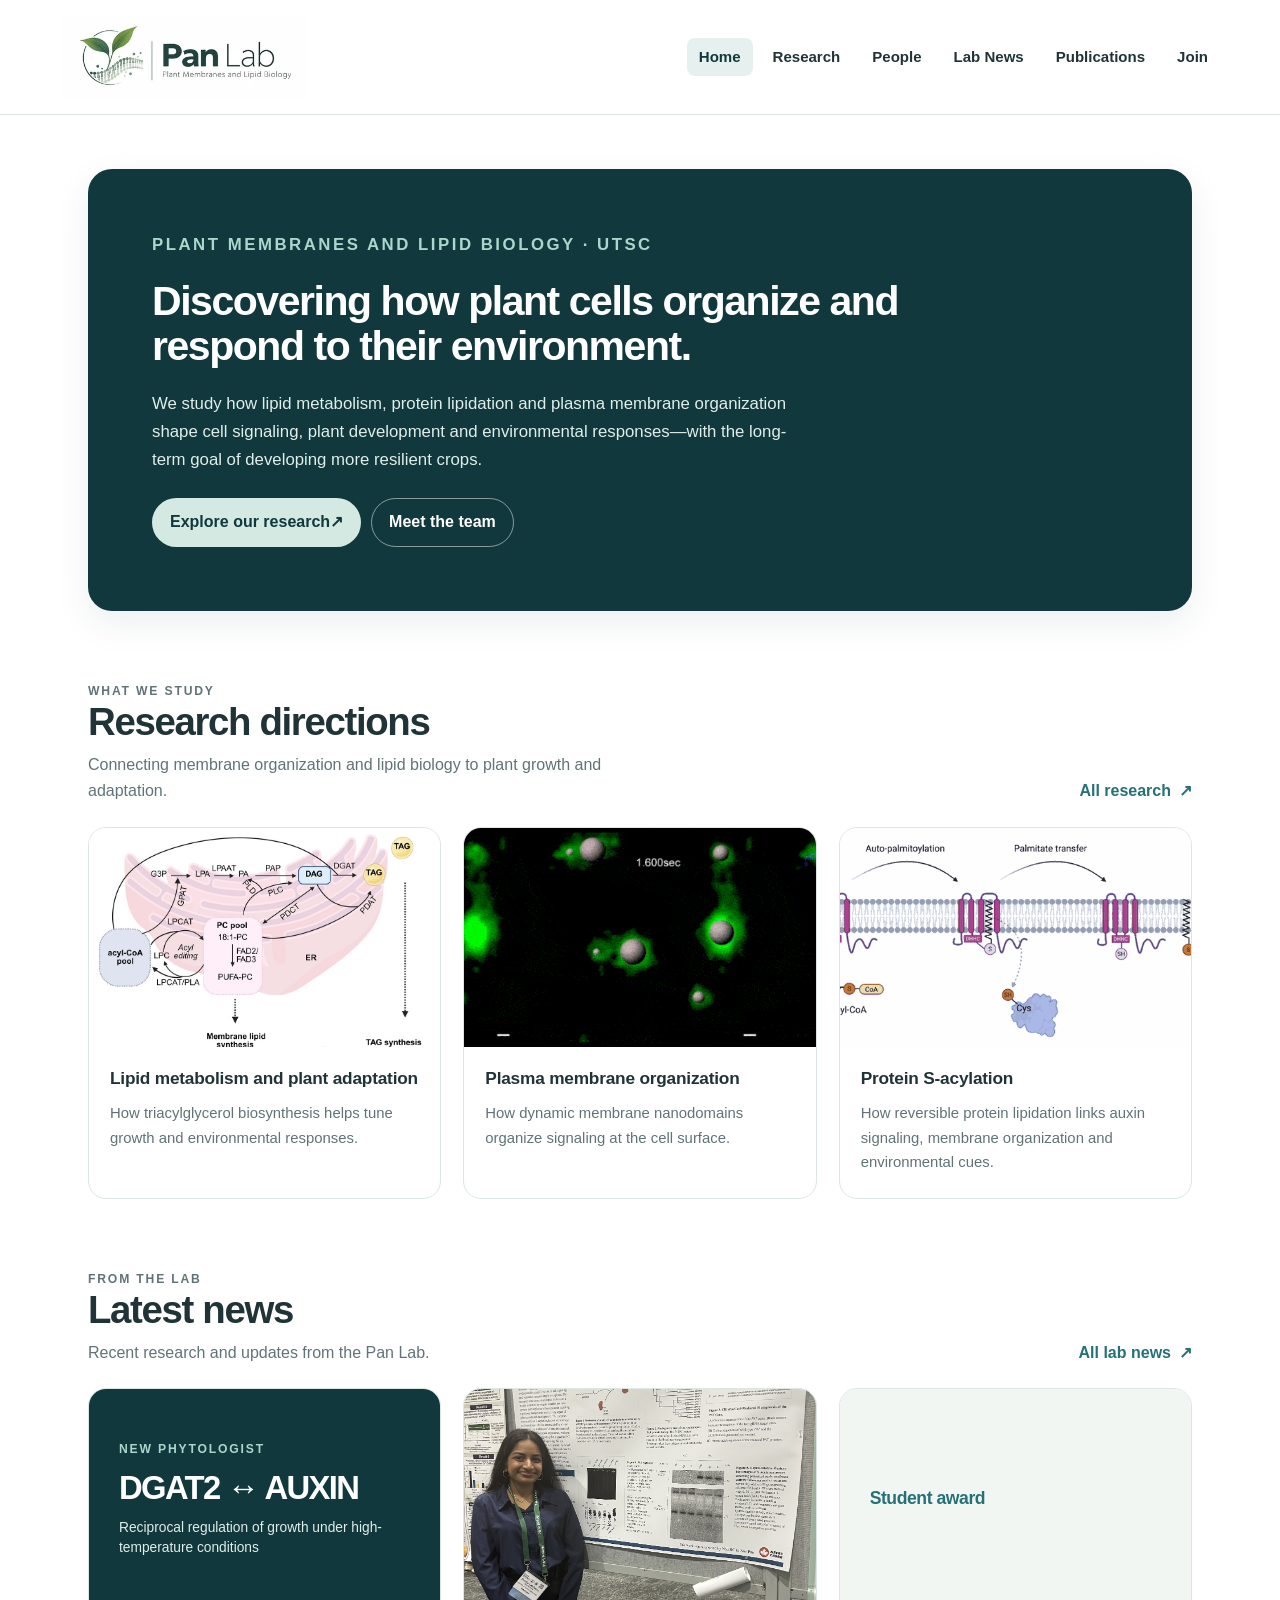
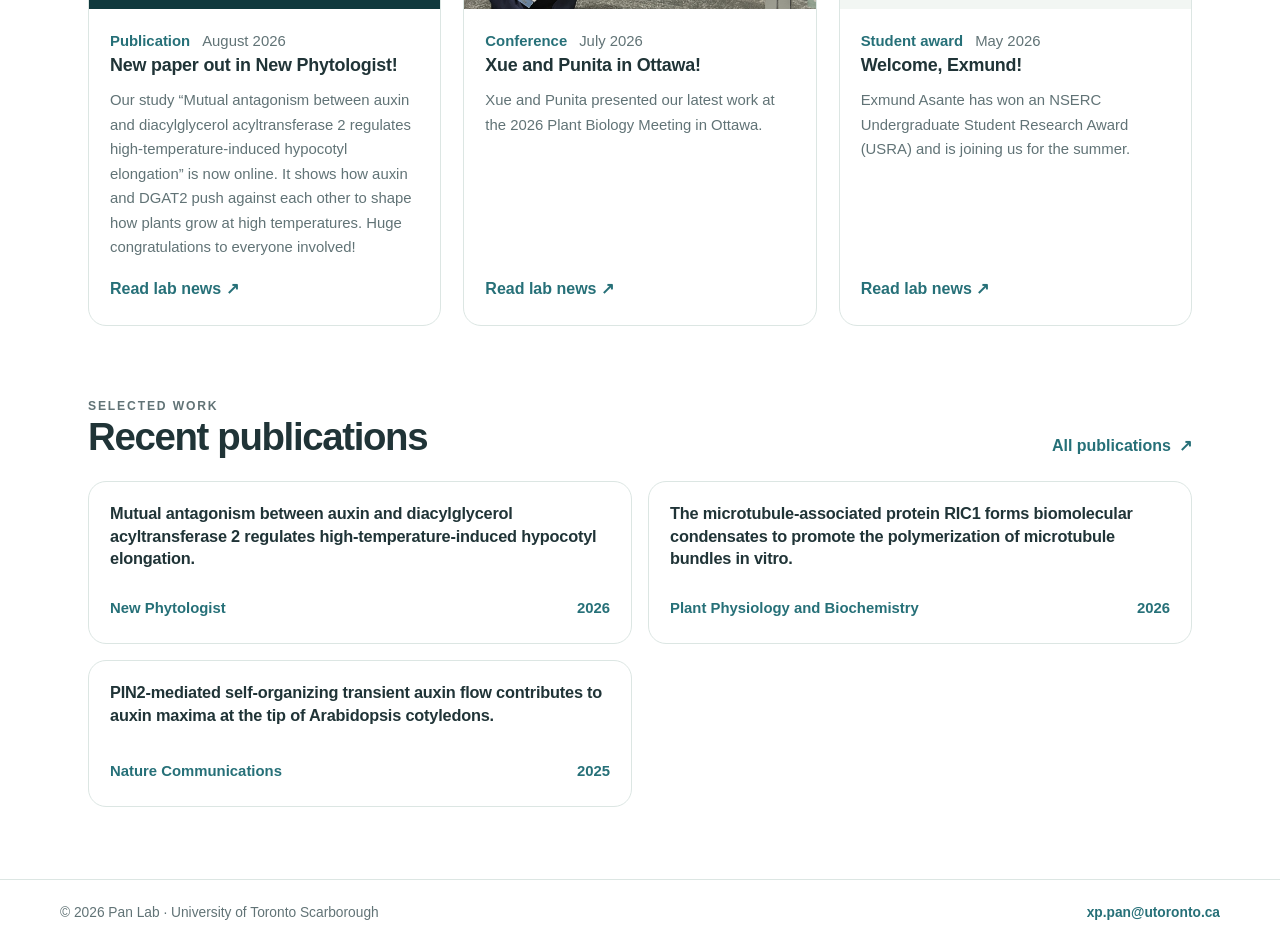
==== index.html @ a968dc37 "Fix excess logo spacing in stacked header layout" ====
<!DOCTYPE html>
<html lang="en">
<head>
  <meta charset="utf-8">
  <meta name="viewport" content="width=device-width, initial-scale=1">
  <meta name="author" content="Xue Pan">
  <meta name="description" content="The Pan Lab at the University of Toronto Scarborough studies plasma membrane organization, lipid signaling and plant environmental responses.">
  <title>Plant Membranes and Lipid Biology | Pan Lab</title>
  <script>
    // Remove the one-time cache-bypass flag used by visitors with a stale redirect.
    if (window.location.search === "?legacy-redirect=1") {
      window.history.replaceState(null, "", window.location.pathname);
    }
  </script>
  <link rel="stylesheet" href="PanLab.css?v=20261015-fix-brand-flex-height">
</head>
<body>
<header class="site-header">
  <a class="brand" href="index.html" aria-label="Pan Lab home"><svg xmlns="http://www.w3.org/2000/svg" width="448" height="149" viewBox="0 0 448 149" role="img" aria-labelledby="title desc">
  <title id="title">Pan Lab</title>
  <desc id="desc">Pan Lab — Plant Membranes and Lipid Biology</desc>
  <image href="[data-uri]" width="448" height="149" preserveAspectRatio="xMidYMid meet"/>
</svg></a>
  <nav class="topnav" aria-label="Main navigation">
    <a class="active" aria-current="page" href="index.html">Home</a>
    <a  href="Research.html">Research</a>
    <a  href="People.html">People</a>
    <a  href="Lab_News.html">Lab News</a>
    <a  href="Publications.html">Publications</a>
    <a  href="Join.html">Join</a>
  </nav>
</header>
<main class="page-shell">
  <section class="hero">
    <div class="hero-copy">
      <p class="eyebrow">Plant Membranes and Lipid Biology · UTSC</p>
      <h1>Discovering how plant cells organize and respond to their environment.</h1>
      <p>We study how lipid metabolism, protein lipidation and plasma membrane organization shape cell signaling, plant development and environmental responses—with the long-term goal of developing more resilient crops.</p>
      <div class="actions"><a class="button-link" href="Research.html">Explore our research <span aria-hidden="true">↗</span></a><a class="button-link secondary" href="People.html">Meet the team</a></div>
    </div>
  </section>
  <section class="section">
    <div class="section-heading"><div><p class="eyebrow">What we study</p><h2>Research directions</h2><p>Connecting membrane organization and lipid biology to plant growth and adaptation.</p></div><a class="text-link" href="Research.html">All research <span aria-hidden="true">↗</span></a></div>
    <div class="focus-grid home-research-grid">
      <article class="focus-card"><a class="card-image" href="Research.html#lipid-metabolism"><img src="images/research/kennedy_pathway.png" alt="Triacylglycerol biosynthesis pathway"></a><div class="card-body"><h3><a href="Research.html#lipid-metabolism">Lipid metabolism and plant adaptation</a></h3><p>How triacylglycerol biosynthesis helps tune growth and environmental responses.</p></div></article>
      <article class="focus-card"><a class="card-image" href="Research.html#membrane-organization"><img src="images/research/particle_tracking.gif" alt="Membrane nanodomain imaging and particle tracking"></a><div class="card-body"><h3><a href="Research.html#membrane-organization">Plasma membrane organization</a></h3><p>How dynamic membrane nanodomains organize signaling at the cell surface.</p></div></article>
      <article class="focus-card"><a class="card-image" href="Research.html#protein-s-acylation"><img src="images/research/protein_s_acylation.png" alt="Schematic of protein S-acylation and palmitate transfer"></a><div class="card-body"><h3><a href="Research.html#protein-s-acylation">Protein S-acylation</a></h3><p>How reversible protein lipidation links auxin signaling, membrane organization and environmental cues.</p></div></article>
    </div>
  </section>
  <section class="section">
    <div class="section-heading"><div><p class="eyebrow">From the lab</p><h2>Latest news</h2><p>Recent research and updates from the Pan Lab.</p></div><a class="text-link" href="Lab_News.html">All lab news <span aria-hidden="true">↗</span></a></div>
    <div class="news-grid" id="latest-news-grid" aria-live="polite" aria-busy="true">
      <article class="news-card news-card-auto">
        <div class="news-card-body"><p>Loading recent lab updates…</p><a class="text-link" href="Lab_News.html">Read lab news <span aria-hidden="true">↗</span></a></div>
      </article>
    </div>
    <noscript><p class="news-feed-note">Enable JavaScript to display the latest updates here, or visit <a href="Lab_News.html">Lab News</a>.</p></noscript>
  </section>
  <section class="section">
    <div class="section-heading"><div><p class="eyebrow">Selected work</p><h2>Recent publications</h2></div><a class="text-link" href="Publications.html">All publications <span aria-hidden="true">↗</span></a></div>
    <div class="publication-grid" id="recent-publications-grid" aria-live="polite" aria-busy="true">
      <article class="publication-card">
        <div class="publication-body"><p>Loading recent publications…</p><a class="text-link" href="Publications.html">All publications <span aria-hidden="true">↗</span></a></div>
      </article>
    </div>
    <noscript><p class="news-feed-note">Enable JavaScript to display recent publications here, or visit <a href="Publications.html">Publications</a>.</p></noscript>
  </section>
</main>
<footer class="site-footer"><span>© 2026 Pan Lab · University of Toronto Scarborough</span><a href="mailto:xp.pan@utoronto.ca">xp.pan@utoronto.ca</a></footer>

<script>
(async function loadLatestLabNews() {
  const grid = document.getElementById("latest-news-grid");
  if (!grid) return;

  const cleanText = (node) => (node?.textContent || "").replace(/\s+/g, " ").trim();
  const slugify = (value) => cleanText({ textContent: value })
    .normalize("NFD")
    .replace(/[\u0300-\u036f]/g, "")
    .toLowerCase()
    .replace(/[^a-z0-9]+/g, "-")
    .replace(/^-+|-+$/g, "") || "update";
  const makeTimelineId = (date, title) => "news-" + (date || "undated") + "-" + slugify(title);
  const make = (tag, className, value) => {
    const node = document.createElement(tag);
    if (className) node.className = className;
    if (value !== undefined) node.textContent = value;
    return node;
  };
  const dateRank = (value) => {
    const match = /^(\d{4})(?:-(\d{2}))?(?:-(\d{2}))?$/.exec(value || "");
    if (!match) return 0;
    return Number(match[1]) * 10000 + Number(match[2] || "00") * 100 + Number(match[3] || "00");
  };

  try {
    const response = await fetch("Lab_News.html", { cache: "no-cache" });
    if (!response.ok) throw new Error("Lab News page could not be loaded.");
    const source = new DOMParser().parseFromString(await response.text(), "text/html");
    const entries = [];
    let order = 0;

    const featured = source.querySelector(".news-feature");
    if (featured) {
      const copy = featured.querySelector(".news-feature-copy");
      const heading = copy?.querySelector("h2");
      const time = copy?.querySelector("time");
      const panel = featured.querySelector(".news-feature-panel");
      const description = Array.from(copy?.querySelectorAll("p") || [])
        .find((p) => !p.classList.contains("news-meta"));
      if (heading && time) {
        entries.push({
          order: order++,
          date: time.getAttribute("datetime") || "",
          dateLabel: cleanText(time),
          category: cleanText(copy.querySelector(".news-meta span")) || "Lab news",
          title: cleanText(heading),
          summary: cleanText(description),
          anchorId: heading.id || makeTimelineId(time.getAttribute("datetime"), cleanText(heading)),
          featureVisual: panel ? {
            journal: cleanText(panel.querySelector(".eyebrow")),
            equation: cleanText(panel.querySelector(".news-feature-equation")),
            note: cleanText(panel.querySelector("p:last-child"))
          } : null,
          image: null,
          imageAlt: "",
          directLink: copy.querySelector("a.text-link[href]")?.getAttribute("href") || ""
        });
      }
    }

    source.querySelectorAll(".news-timeline-item").forEach((item) => {
      const copy = item.querySelector(".news-timeline-copy");
      const heading = copy?.querySelector("h3");
      const time = item.querySelector("time.news-timeline-date");
      if (!heading || !time) return;
      const image = item.querySelector(".news-timeline-thumb img");
      const description = Array.from(copy.querySelectorAll("p"))
        .find((p) => !p.classList.contains("news-timeline-category"));
      const date = time.getAttribute("datetime") || "";
      entries.push({
        order: order++,
        date,
        dateLabel: cleanText(time),
        category: cleanText(copy.querySelector(".news-timeline-category")) || "Lab news",
        title: cleanText(heading),
        summary: cleanText(description),
        anchorId: item.id || makeTimelineId(date, cleanText(heading)),
        image: image?.getAttribute("src") || null,
        imageAlt: image?.getAttribute("alt") || "",
        directLink: ""
      });
    });

    entries.sort((a, b) => dateRank(b.date) - dateRank(a.date) || a.order - b.order);
    const latest = entries.slice(0, 3);
    if (!latest.length) throw new Error("No news items were found.");

    const fragment = document.createDocumentFragment();
    latest.forEach((entry) => {
      const article = make("article", "news-card news-card-auto");
      const articleUrl = "Lab_News.html#" + encodeURIComponent(entry.anchorId);

      if (entry.image) {
        const imageLink = make("a", "news-image");
        imageLink.href = articleUrl;
        const img = document.createElement("img");
        img.src = entry.image;
        img.alt = entry.imageAlt;
        img.loading = "lazy";
        imageLink.appendChild(img);
        article.appendChild(imageLink);
      } else if (entry.featureVisual) {
        const visual = make("div", "news-auto-visual news-auto-feature");
        visual.appendChild(make("p", "eyebrow", entry.featureVisual.journal));
        visual.appendChild(make("strong", "", entry.featureVisual.equation));
        visual.appendChild(make("p", "", entry.featureVisual.note));
        article.appendChild(visual);
      } else {
        const visual = make("div", "news-auto-visual news-auto-placeholder");
        visual.appendChild(make("span", "", entry.category));
        article.appendChild(visual);
      }

      const body = make("div", "news-card-body");
      const meta = make("p", "news-meta");
      meta.appendChild(make("span", "", entry.category));
      const time = make("time", "", entry.dateLabel);
      if (entry.date) time.dateTime = entry.date;
      meta.appendChild(time);
      body.appendChild(meta);

      const heading = make("h2");
      const titleLink = make("a", "", entry.title);
      titleLink.href = entry.anchorId === "news-dgat2-title" && entry.directLink
        ? entry.directLink
        : articleUrl;
      heading.appendChild(titleLink);
      body.appendChild(heading);

      if (entry.summary) body.appendChild(make("p", "", entry.summary));

      const readMore = make("a", "text-link", "Read lab news ↗");
      readMore.href = articleUrl;
      body.appendChild(readMore);
      article.appendChild(body);
      fragment.appendChild(article);
    });

    grid.replaceChildren(fragment);
    grid.setAttribute("aria-busy", "false");
  } catch (error) {
    grid.replaceChildren();
    const fallback = make("article", "news-card news-card-auto");
    const body = make("div", "news-card-body");
    body.appendChild(make("p", "", "Visit Lab News for the latest research, awards, and lab updates."));
    const link = make("a", "text-link", "Read lab news ↗");
    link.href = "Lab_News.html";
    body.appendChild(link);
    fallback.appendChild(body);
    grid.appendChild(fallback);
    grid.setAttribute("aria-busy", "false");
  }
})();
</script>


<script>
(async function loadRecentPublications() {
  const grid = document.getElementById("recent-publications-grid");
  if (!grid) return;

  const cleanText = (node) => (node?.textContent || "").replace(/\s+/g, " ").trim();
  const make = (tag, className, value) => {
    const node = document.createElement(tag);
    if (className) node.className = className;
    if (value !== undefined) node.textContent = value;
    return node;
  };
  const setExternalLink = (anchor, url) => {
    anchor.href = url;
    if (/^https?:\/\//i.test(url)) {
      anchor.target = "_blank";
      anchor.rel = "noopener noreferrer";
    }
  };

  try {
    const response = await fetch("Publications.html", { cache: "no-cache" });
    if (!response.ok) throw new Error("The publications page could not be loaded.");
    const source = new DOMParser().parseFromString(await response.text(), "text/html");
    const sourceCards = Array.from(source.querySelectorAll(".publication-grid .publication-card"));
    const latest = sourceCards.map((card) => {
      const titleLink = card.querySelector(".publication-body h2 a[href]");
      const labels = Array.from(card.querySelectorAll(".publication-body .page-meta span"));
      return {
        url: titleLink?.getAttribute("href") || "",
        title: cleanText(titleLink),
        journal: cleanText(labels[0]),
        year: cleanText(labels[1])
      };
    }).filter((item) => item.url && item.title).slice(0, 3);

    if (!latest.length) throw new Error("No publication cards were found.");

    const fragment = document.createDocumentFragment();
    latest.forEach((item) => {
      const article = make("article", "publication-card");
      const body = make("div", "publication-body");
      const heading = make("h2");
      const titleLink = make("a", "", item.title);
      setExternalLink(titleLink, item.url);
      heading.appendChild(titleLink);
      body.appendChild(heading);

      if (item.journal || item.year) {
        const meta = make("p", "page-meta");
        meta.appendChild(make("span", "", item.journal));
        meta.appendChild(make("span", "", item.year));
        body.appendChild(meta);
      }

      article.appendChild(body);
      fragment.appendChild(article);
    });

    grid.replaceChildren(fragment);
    grid.setAttribute("aria-busy", "false");
  } catch (error) {
    grid.replaceChildren();
    const fallback = make("article", "publication-card");
    const body = make("div", "publication-body");
    body.appendChild(make("p", "", "Visit the Publications page to browse recent papers and the full publication list."));
    const link = make("a", "text-link", "All publications ↗");
    link.href = "Publications.html";
    body.appendChild(link);
    fallback.appendChild(body);
    grid.appendChild(fallback);
    grid.setAttribute("aria-busy", "false");
  }
})();
</script>

</body>
</html>
---- PanLab.css ----
/* Pan Lab · Science & Discovery design system
   Edit the variables below to make site-wide colour and spacing changes. */
:root {
  --teal-950: #10383d;
  --teal-900: #16484d;
  --teal-700: #267078;
  --teal-100: #e6f0ee;
  --sage-100: #f2f6f3;
  --ink: #203437;
  --muted: #617376;
  --line: #dce6e3;
  --paper: #ffffff;
  --max-width: 1160px;
  --radius: 18px;
  --shadow: 0 12px 36px rgba(16, 56, 61, .08);
}
* { box-sizing: border-box; }
html { scroll-behavior: smooth; }
body {
  margin: 0;
  background: var(--paper);
  color: var(--ink);
  font: 16px/1.65 Inter, -apple-system, BlinkMacSystemFont, "Segoe UI", Arial, sans-serif;
  -webkit-font-smoothing: antialiased;
}
img { display: block; max-width: 100%; }
a { color: var(--teal-700); text-decoration-thickness: 1px; text-underline-offset: 3px; }
a:hover { color: var(--teal-950); }
a:focus-visible { outline: 3px solid #d5a84c; outline-offset: 3px; border-radius: 3px; }
.site-header {
  display: flex;
  align-items: center;
  justify-content: space-between;
  gap: 20px 32px;
  padding: 16px max(24px, calc((100vw - var(--max-width)) / 2));
  border-bottom: 1px solid var(--line);
  background: rgba(255,255,255,.97);
}
.brand { flex: 0 1 340px; display: inline-flex; align-items: center; }
.brand img, .brand svg { display: block; width: auto; height: auto; max-width: 100%; max-height: 82px; object-fit: contain; }
.topnav { display: flex; align-items: center; justify-content: flex-end; flex-wrap: wrap; gap: 5px 8px; }
.topnav a {
  display: inline-block;
  padding: 10px 12px;
  color: var(--ink);
  border-radius: 8px;
  font-size: .94rem;
  font-weight: 600;
  line-height: 1.25;
  text-decoration: none;
}
.topnav a:hover { background: var(--sage-100); color: var(--teal-950); }
.topnav a.active, .topnav a[aria-current="page"] { background: var(--teal-100); color: var(--teal-950); }
.page-shell { max-width: var(--max-width); margin: 0 auto; padding: 54px 28px 72px; }
.hero {
  display: grid;
  grid-template-columns: 1fr;
  min-height: 400px;
  overflow: hidden;
  border-radius: 24px;
  background: var(--teal-950);
  color: #fff;
  box-shadow: var(--shadow);
}
.hero-copy { align-self: center; padding: clamp(30px, 5vw, 64px); }
.eyebrow {
  margin: 0 0 12px;
  color: var(--teal-700);
  font-size: .76rem;
  font-weight: 800;
  letter-spacing: .15em;
  line-height: 1.4;
  text-transform: uppercase;
}
.hero .eyebrow { color: #a9d7cd; }
.hero h1 { max-width: 760px; margin: 0 0 20px; font-size: clamp(2rem, 3.2vw, 3rem); font-weight: 720; letter-spacing: -.035em; line-height: 1.12; }
.hero-copy p { max-width: 640px; margin: 0 0 22px; color: #e0eeeb; font-size: 1.05rem; }
.actions { display: flex; flex-wrap: wrap; gap: 10px; margin-top: 25px; }
.button-link {
  display: inline-flex; align-items: center; justify-content: center;
  min-height: 44px; padding: 10px 17px; border-radius: 999px;
  border: 1px solid transparent; background: #d3e9e2; color: var(--teal-950);
  font-weight: 750; text-decoration: none;
}
.button-link:hover { background: #fff; color: var(--teal-950); }
.button-link.secondary { background: transparent; color: #fff; border-color: rgba(255,255,255,.5); }
.button-link.secondary:hover { background: rgba(255,255,255,.12); }
.section { margin-top: 64px; }
.section-heading { display: flex; align-items: end; justify-content: space-between; gap: 20px; margin-bottom: 22px; }
.section-heading h2, .page-intro h1 { margin: 0; font-size: clamp(1.8rem, 3vw, 2.55rem); letter-spacing: -.035em; line-height: 1.15; }
.section-heading p { max-width: 550px; margin: 8px 0 0; color: var(--muted); }
.text-link { display: inline-flex; gap: 8px; align-items: center; margin-top: 12px; font-weight: 750; text-decoration: none; }
.focus-grid, .publication-grid, .news-grid { display: grid; grid-template-columns: repeat(3, minmax(0, 1fr)); gap: 22px; }
.focus-grid { grid-template-columns: repeat(2, minmax(0, 1fr)); }
.publication-grid { grid-template-columns: repeat(2, minmax(0, 1fr)); gap: 16px; }
.focus-card, .publication-card, .news-card {
  min-width: 0; overflow: hidden; border: 1px solid var(--line); border-radius: var(--radius); background: #fff;
  transition: transform .18s ease, box-shadow .18s ease;
}
.publication-card { display: flex; flex-direction: column; }
.focus-card:hover, .publication-card:hover, .news-card:hover { transform: translateY(-3px); box-shadow: var(--shadow); }
.card-image, .news-image { display: block; aspect-ratio: 16 / 10; overflow: hidden; background: var(--sage-100); }
.card-image img, .news-image img { width: 100%; height: 100%; object-fit: cover; transition: transform .25s ease; }
.focus-card:hover img, .news-card:hover img { transform: scale(1.025); }
.card-body, .publication-body, .news-card-body { padding: 20px 21px 23px; }
.card-body h3, .publication-body h2, .news-card-body h2 { margin: 0 0 10px; font-size: 1.08rem; line-height: 1.38; letter-spacing: -.012em; }
.card-body p, .publication-body p, .news-card-body p { margin: 0; color: var(--muted); font-size: .93rem; }
.card-body a, .publication-body h2 a, .news-card-body h2 a { color: var(--ink); text-decoration: none; }
.card-body a:hover, .publication-body h2 a:hover, .news-card-body h2 a:hover { color: var(--teal-700); }
.page-intro { max-width: 790px; margin-bottom: 34px; }
.page-intro > p:last-child { max-width: 700px; margin: 16px 0 0; color: var(--muted); font-size: 1.08rem; }
.page-intro h1 { font-size: clamp(2.25rem, 4vw, 3.25rem); }
.research-section { display: grid; grid-template-columns: minmax(0, .88fr) minmax(0, 1.12fr); align-items: center; gap: 36px; padding: 30px 0; border-top: 1px solid var(--line); }
.research-section:nth-of-type(even) { grid-template-columns: minmax(0, 1.12fr) minmax(0, .88fr); }
.research-section:nth-of-type(even) .research-visual { order: 2; }
.research-visual { overflow: hidden; border-radius: var(--radius); background: var(--sage-100); }
.research-visual img { width: 100%; max-height: 420px; object-fit: cover; }
.research-copy h2 { margin: 0 0 12px; font-size: clamp(1.45rem, 2.4vw, 2rem); line-height: 1.25; }
.research-copy p { margin: 0 0 14px; color: var(--muted); }
.approach-group + .approach-group { margin-top: 42px; }
.page-meta, .news-meta { display: flex; align-items: center; justify-content: space-between; gap: 12px; margin: 0 0 10px; color: var(--muted); font-size: .8rem; }
.page-meta span, .news-meta span { color: var(--teal-700); font-weight: 800; letter-spacing: .08em; text-transform: uppercase; }
.publication-body { display: flex; flex: 1; flex-direction: column; align-items: stretch; min-height: 145px; }
.publication-body h2 { font-size: 1.02rem; }
.publication-body .page-meta { width: 100%; margin-top: auto; padding-top: 16px; margin-bottom: 0; }
.publication-body .page-meta span { color: var(--teal-700); font-weight: 700; letter-spacing: normal; text-transform: none; }

.other-contributions { margin-top: 40px; border-top: 1px solid var(--line); padding-top: 25px; }
.other-contributions h2 { font-size: 1.3rem; }
.compact-list { margin: 0; padding-left: 22px; color: var(--muted); }
.compact-list li { padding: 6px 0; }
.team-group { margin-top: 42px; }
.team-group h2 { margin: 0 0 18px; font-size: 1.5rem; }
.team-list { border-top: 1px solid var(--line); }
.team-list-first { border-top: 0; }
.person-row { display: grid; grid-template-columns: 112px minmax(0, 1fr); gap: 22px; align-items: start; padding: 22px 0; border-bottom: 1px solid var(--line); }
.person-photo { width: 112px; height: 126px; border-radius: 12px; object-fit: cover; background: var(--sage-100); }
.person-info h3 { margin: 0 0 2px; font-size: 1.12rem; }
.person-role { margin: 0 0 10px; color: var(--teal-700); font-size: .9rem; font-weight: 750; }
.person-info p { max-width: 850px; margin: 6px 0; color: var(--muted); }
.person-links { display: flex; flex-wrap: wrap; gap: 8px 16px; margin-top: 10px; font-size: .9rem; font-weight: 650; }
.person-links a { text-decoration: none; }
.alumni-list { display: grid; grid-template-columns: repeat(2, minmax(0, 1fr)); gap: 8px 28px; margin: 0; padding-left: 20px; color: var(--muted); }
.news-card-body { min-height: 230px; display: flex; flex-direction: column; align-items: flex-start; }
.news-card-body h2 { font-size: 1.12rem; }
.news-card-body .text-link { margin-top: auto; padding-top: 16px; }
.news-card-auto { display: flex; flex-direction: column; }
.news-card-auto .news-card-body { flex: 1; }
.news-auto-visual { display: flex; width: 100%; aspect-ratio: 16 / 10; flex-direction: column; justify-content: center; gap: 12px; overflow: hidden; padding: clamp(20px, 2.4vw, 30px); }
.news-auto-placeholder { align-items: flex-start; background: var(--sage-100); color: var(--teal-700); }
.news-auto-placeholder span { font-size: 1.1rem; font-weight: 800; line-height: 1.25; letter-spacing: -.025em; }
.news-auto-feature { background: var(--teal-950); color: #fff; }
.news-auto-feature .eyebrow { margin: 0; color: #a9d7cd; }
.news-auto-feature strong { font-size: clamp(1.45rem, 2.6vw, 2.05rem); line-height: 1.1; letter-spacing: -.05em; }
.news-auto-feature p:last-child { margin: 0; color: #e0eeeb; font-size: .86rem; line-height: 1.45; }
.news-card-auto .news-meta span { font-weight: 700; letter-spacing: normal; text-transform: none; }
.news-feed-note { color: var(--muted); }
.news-note { margin-top: 44px; padding: 25px; border-radius: 14px; background: var(--sage-100); }
.news-note h2 { margin-top: 0; font-size: 1.25rem; }
.news-note p { margin-bottom: 0; color: var(--muted); }

.news-feature { display: grid; grid-template-columns: minmax(0, 1.45fr) minmax(250px, .8fr); align-items: center; gap: clamp(24px, 4vw, 48px); margin-bottom: 58px; padding: clamp(24px, 4vw, 42px); border: 1px solid var(--line); border-radius: var(--radius); background: var(--sage-100); }
.news-feature-copy .news-meta { justify-content: flex-start; margin-bottom: 12px; }
.news-feature h2 { margin: 0 0 14px; color: var(--teal-950); font-size: clamp(1.5rem, 2.6vw, 2.15rem); line-height: 1.25; letter-spacing: -.025em; }
.news-feature-copy > p:not(.news-meta) { max-width: 720px; margin: 0; color: var(--muted); }
.news-feature-panel { display: flex; min-height: 230px; flex-direction: column; justify-content: center; padding: 28px; border-radius: 14px; background: var(--teal-950); color: #fff; }
.news-feature-panel .eyebrow { color: #a9d7cd; }
.news-feature-panel p:last-child { margin: 0; color: #e0eeeb; }
.news-feature-equation { margin: 12px 0 14px; font-size: clamp(1.65rem, 3.4vw, 2.6rem); font-weight: 800; letter-spacing: -.05em; line-height: 1.1; }
.news-feature-equation span { color: #a9d7cd; }
.news-timeline { margin-top: 12px; }
.news-timeline-list { border-top: 1px solid var(--line); }
.news-timeline-item { display: grid; grid-template-columns: 122px 172px minmax(0, 1fr); align-items: start; gap: 22px; padding: 22px 0; border-bottom: 1px solid var(--line); }
.news-timeline-item.no-image { grid-template-columns: 122px minmax(0, 1fr); }
.news-timeline-date { padding-top: 3px; color: var(--teal-700); font-size: .9rem; font-weight: 800; }
.news-timeline-thumb { display: block; overflow: hidden; aspect-ratio: 4 / 3; border-radius: 12px; background: var(--sage-100); }
.news-timeline-thumb img { width: 100%; height: 100%; object-fit: cover; transition: transform .2s ease; }
.news-timeline-thumb:hover img { transform: scale(1.03); }
.news-timeline-copy h3 { margin: 0 0 6px; font-size: 1.08rem; line-height: 1.35; }
.news-timeline-copy p:not(.news-timeline-category) { margin: 0; color: var(--muted); }
.news-timeline-category { margin: 0 0 5px; color: var(--teal-700); font-size: .74rem; font-weight: 800; letter-spacing: .1em; text-transform: uppercase; }
@media (max-width: 900px) {
  .news-feature { grid-template-columns: 1fr; }
  .news-feature-panel { min-height: 180px; }
}
@media (max-width: 600px) {
  .news-timeline-item, .news-timeline-item.no-image { grid-template-columns: 1fr; gap: 10px; padding: 20px 0; }
  .news-timeline-thumb { max-width: 220px; }
  .news-feature { margin-bottom: 44px; padding: 20px; }
  .news-timeline { margin-top: 6px; }
}

.join-content { max-width: 900px; }
.join-content h2, .join-content h3 { margin: 34px 0 12px; color: var(--teal-950); line-height: 1.3; }
.join-content p { color: var(--muted); }
.join-content li { margin-bottom: 8px; padding-left: 3px; color: var(--muted); }
.join-content hr { margin: 34px 0; border: 0; border-top: 1px solid var(--line); }
.site-footer {
  display: flex; justify-content: space-between; align-items: center; flex-wrap: wrap; gap: 8px 20px;
  padding: 22px max(24px, calc((100vw - var(--max-width)) / 2));
  border-top: 1px solid var(--line); color: var(--muted); font-size: .86rem;
}
.site-footer a { font-weight: 700; text-decoration: none; }

@media (max-width: 900px) {
  .site-header { align-items: flex-start; flex-direction: column; gap: 6px; padding: 10px 22px; }
  .brand { flex: 0 0 auto; }
  .brand img, .brand svg { max-height: 48px; max-width: 260px; }
  .topnav { justify-content: flex-start; }
  .focus-grid, .publication-grid, .news-grid { grid-template-columns: repeat(2, minmax(0,1fr)); }
}
@media (max-width: 600px) {
  body { font-size: 15px; }
  .site-header { padding: 8px 18px 10px; gap: 7px; }
  .brand img, .brand svg { max-height: 48px; max-width: 260px; }
  .topnav { gap: 4px; }
  .topnav a { padding: 9px 10px; font-size: .88rem; }
  .page-shell { padding: 30px 18px 48px; }
  .hero { border-radius: 17px; }
  .hero-copy { padding: 30px 24px; }
  .hero h1 { font-size: 2rem; line-height: 1.14; }
  .section { margin-top: 44px; }
  .section-heading { align-items: flex-start; flex-direction: column; gap: 10px; }
  .focus-grid, .publication-grid, .news-grid { grid-template-columns: 1fr; gap: 16px; }
  .research-section, .research-section:nth-of-type(even) { grid-template-columns: 1fr; gap: 18px; }
  .research-section:nth-of-type(even) .research-visual { order: 0; }
  .person-row { grid-template-columns: 78px minmax(0,1fr); gap: 14px; }
  .person-photo { width: 78px; height: 92px; }
  .alumni-list { grid-template-columns: 1fr; }
  .site-footer { padding: 18px; }
}

/* Homepage research directions: three desktop cards, responsive on smaller screens. */
.home-research-grid { grid-template-columns: repeat(3, minmax(0, 1fr)); }
@media (max-width: 900px) {
  .home-research-grid { grid-template-columns: repeat(2, minmax(0, 1fr)); }
}
@media (max-width: 600px) {
  .home-research-grid { grid-template-columns: 1fr; }
}

@media (prefers-reduced-motion: reduce) {
  html { scroll-behavior: auto; }
  *, *::before, *::after { transition-duration: .01ms !important; animation-duration: .01ms !important; }
}

/* People page refinement: compact top spacing and no rule above the PI profile. */
body.people-page .page-shell { padding-top: 5px; }
body.people-page .team-group:first-child { margin-top: 0; }
body.people-page .team-list-first { border-top: 0 !important; }
body.people-page .team-list-first .person-row { border-top: 0 !important; }
@media (max-width: 600px) {
  body.people-page .page-shell { padding-top: 4px; }
}

/* Join page: numbered sections, campus imagery, and clear application pathways. */
body.join-page .page-shell { padding-top: 38px; }
body.join-page .page-intro { max-width: 900px; margin-bottom: 42px; }
body.join-page .page-intro h1 { margin-bottom: 16px; }
body.join-page .page-intro > p { max-width: 820px; }
.join-section {
  display: grid;
  grid-template-columns: 52px minmax(0, 1fr);
  gap: 26px;
  margin-top: 0;
  padding: 34px 0 10px;
  border-top: 1px solid var(--line);
}
.join-section-number {
  padding-top: 7px;
  color: var(--teal-700);
  font-size: 1.08rem;
  font-weight: 800;
  font-variant-numeric: tabular-nums;
}
.join-section-content { min-width: 0; }
.join-section-content > .eyebrow { margin: 0 0 7px; }
.join-section-content > h2 {
  margin: 0 0 18px;
  color: var(--teal-950);
  font-size: clamp(1.5rem, 2.7vw, 2.05rem);
  letter-spacing: -.03em;
  line-height: 1.22;
}
.join-section-content h3 {
  margin: 30px 0 12px;
  color: var(--teal-950);
  font-size: 1.18rem;
  line-height: 1.3;
}
.join-section-content p { margin: 0 0 13px; color: var(--muted); }
.join-setting-layout {
  display: grid;
  grid-template-columns: minmax(0, 1.05fr) minmax(320px, .95fr);
  align-items: start;
  gap: 28px;
}
.join-resource-links { display: flex; flex-wrap: wrap; gap: 8px 18px; margin-top: 17px; }
.join-resource-links a { font-size: .92rem; font-weight: 750; text-decoration: none; }
.join-media-grid { display: grid; grid-template-columns: repeat(2, minmax(0, 1fr)); gap: 14px; }
.join-photo { min-width: 0; margin: 0; }
.join-photo img {
  width: 100%;
  aspect-ratio: 4 / 3;
  object-fit: cover;
  border-radius: 12px;
  background: var(--sage-100);
}

.join-opportunity-grid { display: grid; grid-template-columns: repeat(3, minmax(0, 1fr)); gap: 14px; }
.join-opportunity {
  min-width: 0;
  padding: 19px;
  border: 1px solid var(--line);
  border-radius: 14px;
  background: #fff;
}
.join-opportunity h4, .join-award h4 { margin: 0 0 8px; color: var(--teal-950); font-size: 1rem; line-height: 1.35; }
.join-opportunity p, .join-award p { margin: 0; font-size: .92rem; }
.join-award-list { display: grid; grid-template-columns: repeat(3, minmax(0, 1fr)); gap: 18px; }
.join-award { min-width: 0; padding-top: 15px; border-top: 2px solid var(--line); }
.join-award h4 a { text-decoration: none; }
.join-award p + p { margin-top: 10px; }
.join-materials {
  margin-top: 28px;
  padding: 22px 24px;
  border-radius: 14px;
  background: var(--sage-100);
}
.join-materials h3 { margin-top: 0; }
.join-materials p { margin-bottom: 9px; }
.join-checklist { margin: 0; padding-left: 22px; }
.join-checklist li { margin: 5px 0; padding-left: 3px; color: var(--muted); }
.join-fellowship-list { display: grid; grid-template-columns: repeat(2, minmax(0, 1fr)); gap: 8px 26px; margin: 0; padding-left: 20px; }
.join-fellowship-list li { padding-left: 3px; color: var(--muted); }
.join-note { margin-top: 16px !important; font-size: .88rem; }
.join-contact {
  margin-top: 44px;
  padding: clamp(24px, 4vw, 38px);
  border: 1px solid var(--line);
  border-radius: var(--radius);
  background: var(--sage-100);
}
.join-contact .eyebrow { margin: 0 0 7px; }
.join-contact h2 { margin: 0 0 10px; color: var(--teal-950); font-size: clamp(1.5rem, 2.5vw, 2rem); letter-spacing: -.03em; line-height: 1.2; }
.join-contact p:not(.eyebrow) { max-width: 700px; margin: 0; color: var(--muted); }
.join-contact .button-link { margin-top: 18px; background: var(--teal-950); color: #fff; }
.join-contact .button-link:hover { background: var(--teal-700); }
@media (max-width: 900px) {
  .join-setting-layout { grid-template-columns: 1fr; }
  .join-media-grid { max-width: 680px; }
  .join-opportunity-grid, .join-award-list { grid-template-columns: repeat(2, minmax(0, 1fr)); }
}
@media (max-width: 600px) {
  body.join-page .page-shell { padding-top: 28px; }
  body.join-page .page-intro { margin-bottom: 30px; }
  .join-section { grid-template-columns: 30px minmax(0, 1fr); gap: 12px; padding: 26px 0 6px; }
  .join-section-number { padding-top: 5px; font-size: .98rem; }
  .join-setting-layout { gap: 20px; }
  .join-media-grid { gap: 10px; }
  .join-opportunity-grid, .join-award-list, .join-fellowship-list { grid-template-columns: 1fr; }
  .join-opportunity { padding: 16px; }
  .join-materials { padding: 18px; }
  .join-contact { margin-top: 32px; }
}

/* Research toolkit cards: three columns on desktop, then adapt for smaller screens. */
.approach-group .research-toolkit-grid {
  grid-template-columns: repeat(3, minmax(0, 1fr));
}
@media (max-width: 900px) {
  .approach-group .research-toolkit-grid {
    grid-template-columns: repeat(3, minmax(0, 1fr));
  }
}
@media (max-width: 600px) {
  .approach-group .research-toolkit-grid {
    grid-template-columns: 1fr;
  }
}
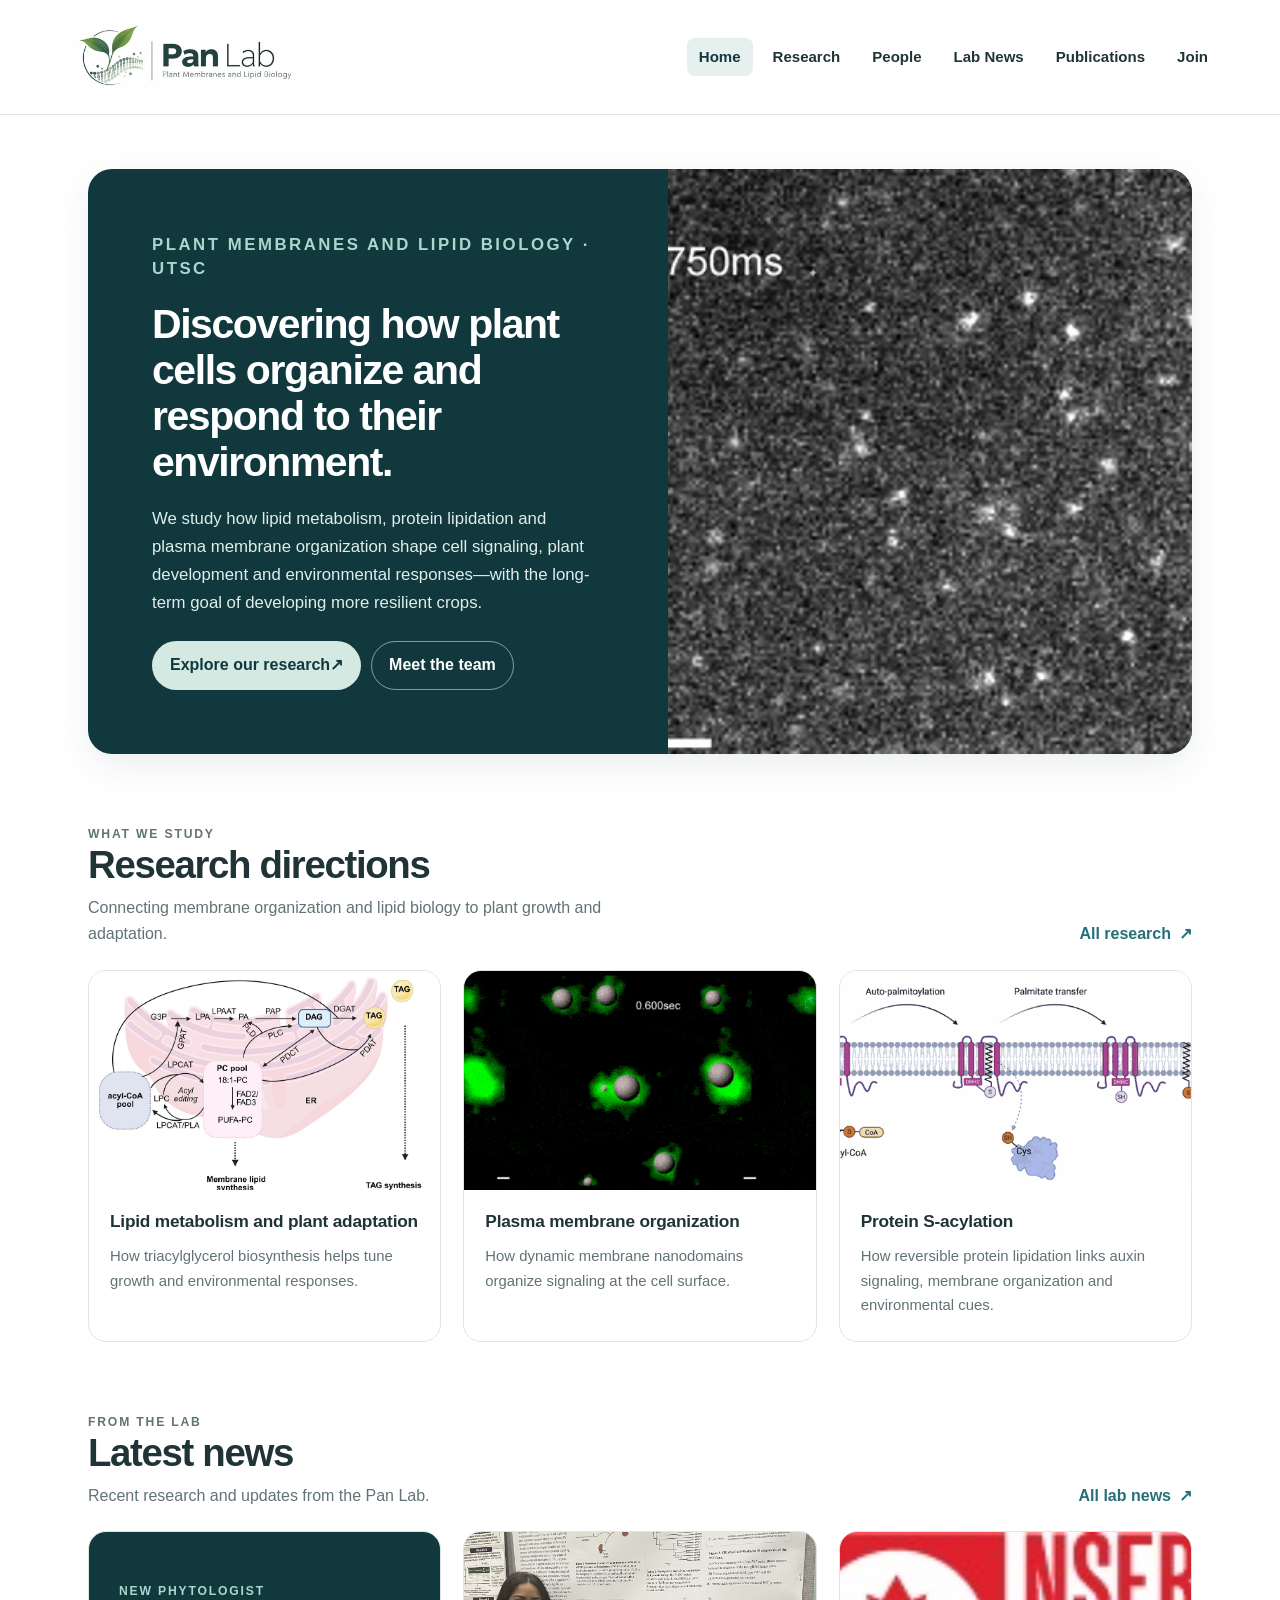
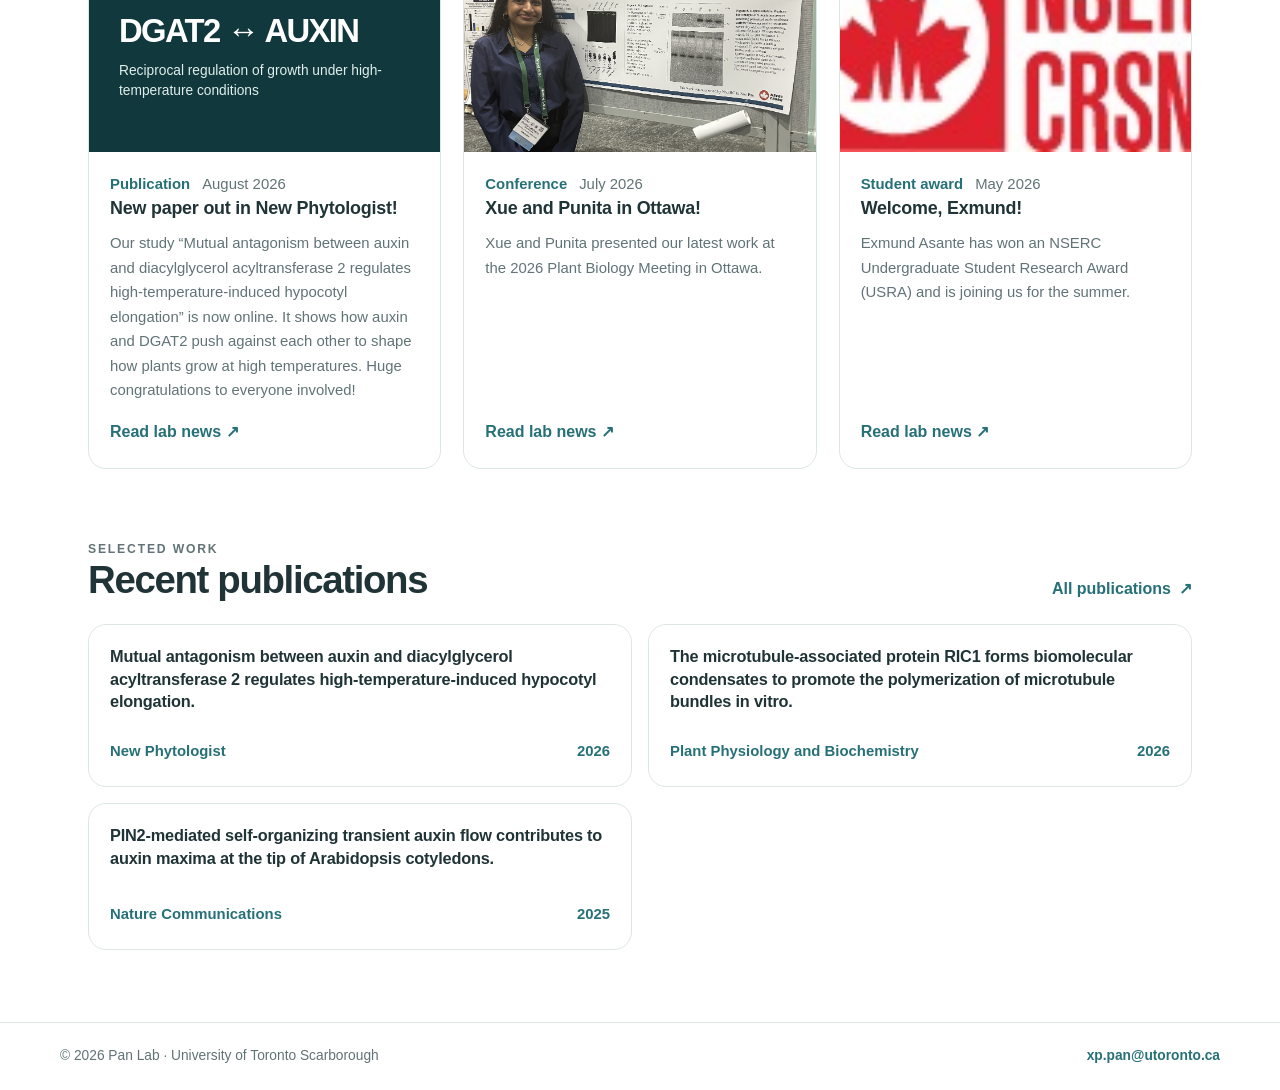
==== commit f4ac3977: "Add nanodomain GIF to homepage hero" ====
--- a/index.html
+++ b/index.html
@@ -12,7 +12,7 @@
       window.history.replaceState(null, "", window.location.pathname);
     }
   </script>
-  <link rel="stylesheet" href="PanLab.css?v=20261015-fix-brand-flex-height">
+  <link rel="stylesheet" href="PanLab.css?v=20261020-home-nanodomains-hero">
 </head>
 <body>
 <header class="site-header">
@@ -37,6 +37,9 @@
       <h1>Discovering how plant cells organize and respond to their environment.</h1>
       <p>We study how lipid metabolism, protein lipidation and plasma membrane organization shape cell signaling, plant development and environmental responses—with the long-term goal of developing more resilient crops.</p>
       <div class="actions"><a class="button-link" href="Research.html">Explore our research <span aria-hidden="true">↗</span></a><a class="button-link secondary" href="People.html">Meet the team</a></div>
+    </div>
+    <div class="hero-visual">
+      <img src="images/research/nanodomains.gif" alt="Dynamic imaging of plasma membrane nanodomains" fetchpriority="high">
     </div>
   </section>
   <section class="section">
--- a/PanLab.css
+++ b/PanLab.css
@@ -54,7 +54,7 @@
 .page-shell { max-width: var(--max-width); margin: 0 auto; padding: 54px 28px 72px; }
 .hero {
   display: grid;
-  grid-template-columns: 1fr;
+  grid-template-columns: minmax(0, 1.05fr) minmax(0, .95fr);
   min-height: 400px;
   overflow: hidden;
   border-radius: 24px;
@@ -63,6 +63,8 @@
   box-shadow: var(--shadow);
 }
 .hero-copy { align-self: center; padding: clamp(30px, 5vw, 64px); }
+.hero-visual { min-width: 0; min-height: 400px; overflow: hidden; background: rgba(255,255,255,.04); }
+.hero-visual img { display: block; width: 100%; height: 100%; min-height: 400px; object-fit: cover; }
 .eyebrow {
   margin: 0 0 12px;
   color: var(--teal-700);
@@ -207,6 +209,9 @@
   .brand { flex: 0 0 auto; }
   .brand img, .brand svg { max-height: 48px; max-width: 260px; }
   .topnav { justify-content: flex-start; }
+  .hero { grid-template-columns: 1fr; }
+  .hero-visual { min-height: 0; aspect-ratio: 16 / 9; }
+  .hero-visual img { min-height: 0; }
   .focus-grid, .publication-grid, .news-grid { grid-template-columns: repeat(2, minmax(0,1fr)); }
 }
 @media (max-width: 600px) {
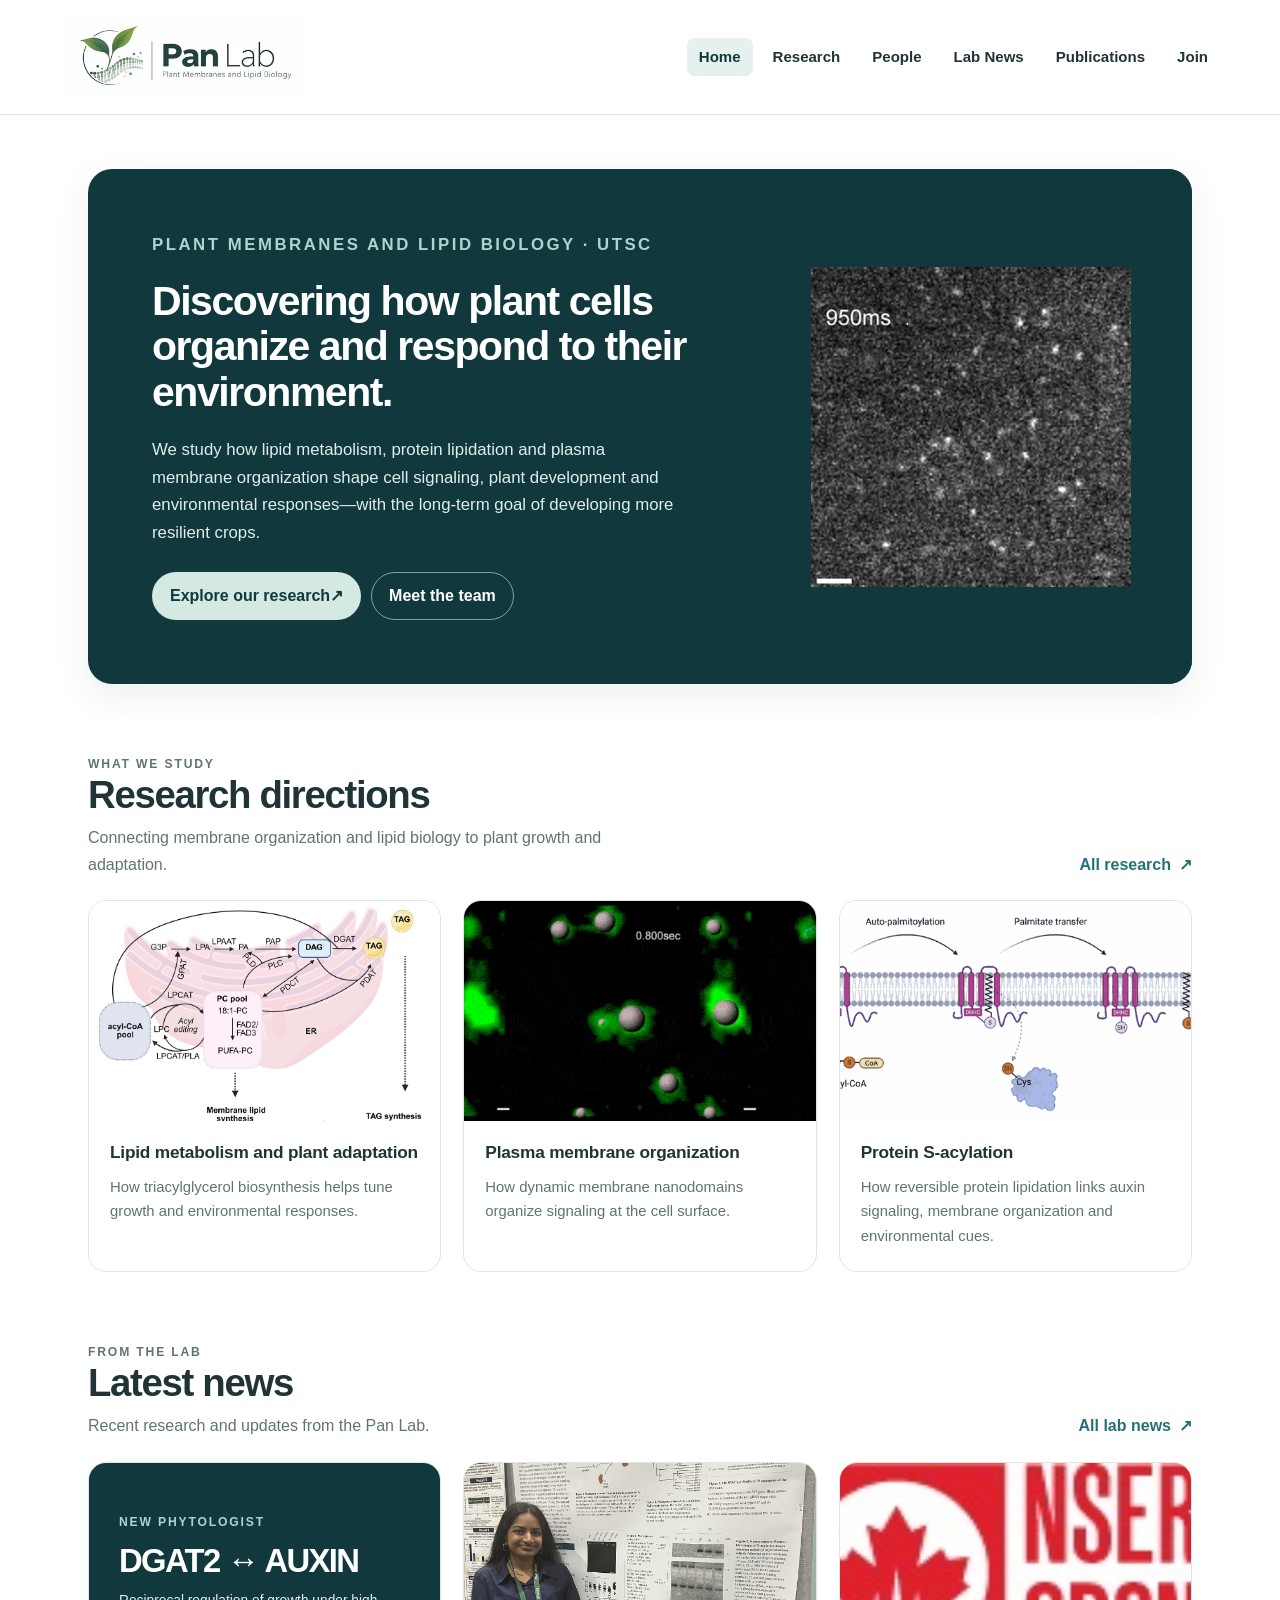
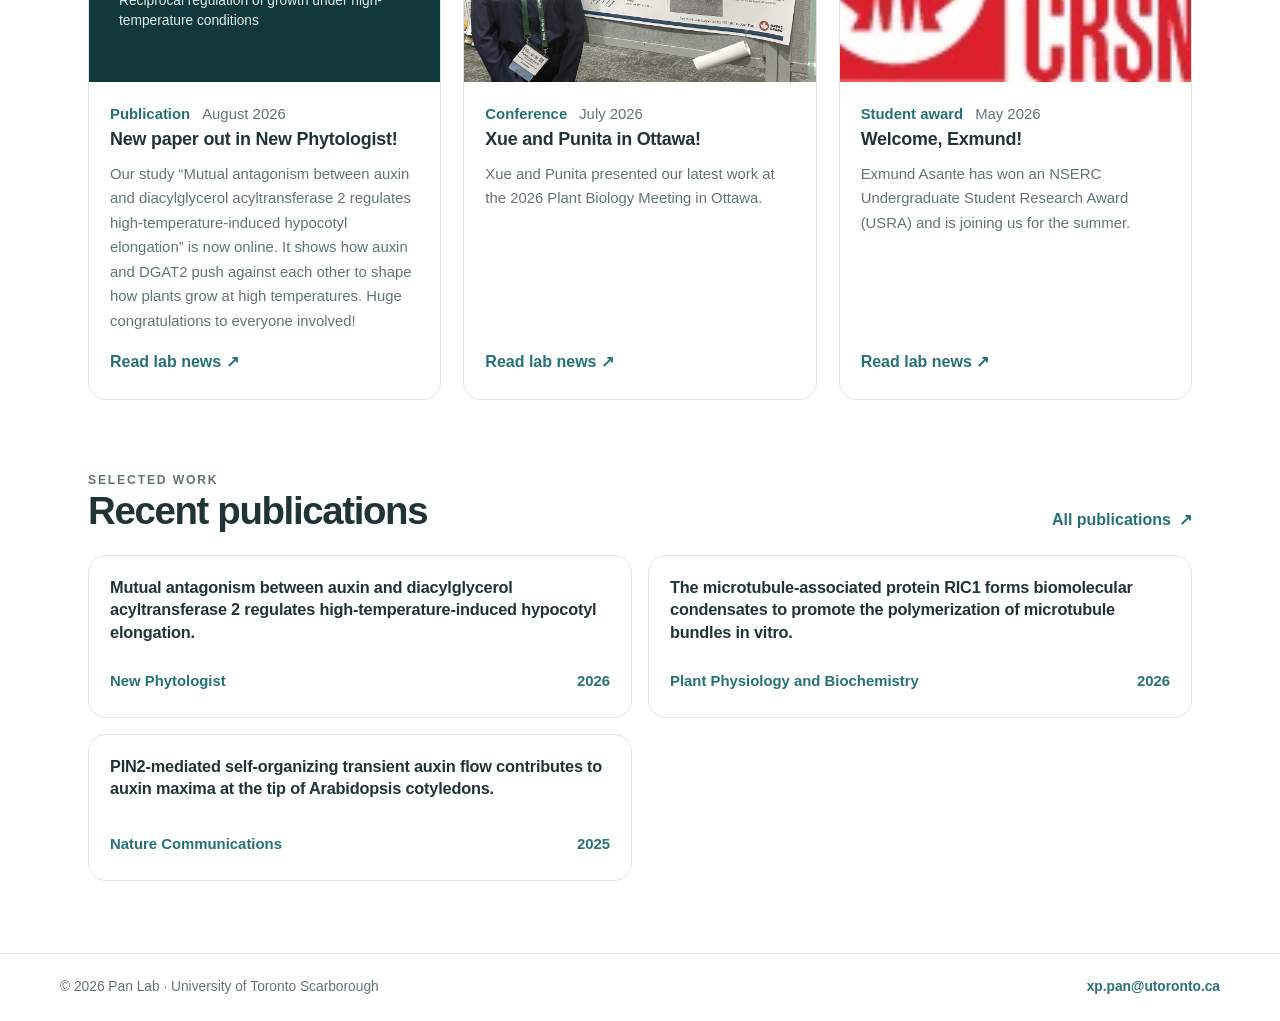
==== commit 364c1805: "Balance homepage hero text and nanodomain image" ====
--- a/index.html
+++ b/index.html
@@ -12,7 +12,7 @@
       window.history.replaceState(null, "", window.location.pathname);
     }
   </script>
-  <link rel="stylesheet" href="PanLab.css?v=20261020-home-nanodomains-hero">
+  <link rel="stylesheet" href="PanLab.css?v=20261020-home-hero-balanced">
 </head>
 <body>
 <header class="site-header">
--- a/PanLab.css
+++ b/PanLab.css
@@ -54,7 +54,7 @@
 .page-shell { max-width: var(--max-width); margin: 0 auto; padding: 54px 28px 72px; }
 .hero {
   display: grid;
-  grid-template-columns: minmax(0, 1.05fr) minmax(0, .95fr);
+  grid-template-columns: minmax(0, 3fr) minmax(0, 2fr);
   min-height: 400px;
   overflow: hidden;
   border-radius: 24px;
@@ -63,8 +63,22 @@
   box-shadow: var(--shadow);
 }
 .hero-copy { align-self: center; padding: clamp(30px, 5vw, 64px); }
-.hero-visual { min-width: 0; min-height: 400px; overflow: hidden; background: rgba(255,255,255,.04); }
-.hero-visual img { display: block; width: 100%; height: 100%; min-height: 400px; object-fit: cover; }
+.hero-visual {
+  display: flex;
+  min-width: 0;
+  align-items: center;
+  justify-content: center;
+  padding: clamp(20px, 3vw, 36px);
+  background: var(--teal-950);
+}
+.hero-visual img {
+  display: block;
+  width: auto;
+  height: auto;
+  max-width: 100%;
+  max-height: 320px;
+  object-fit: contain;
+}
 .eyebrow {
   margin: 0 0 12px;
   color: var(--teal-700);
@@ -210,8 +224,8 @@
   .brand img, .brand svg { max-height: 48px; max-width: 260px; }
   .topnav { justify-content: flex-start; }
   .hero { grid-template-columns: 1fr; }
-  .hero-visual { min-height: 0; aspect-ratio: 16 / 9; }
-  .hero-visual img { min-height: 0; }
+  .hero-visual { min-height: 0; aspect-ratio: 16 / 9; padding: 18px; }
+  .hero-visual img { min-height: 0; max-height: 260px; }
   .focus-grid, .publication-grid, .news-grid { grid-template-columns: repeat(2, minmax(0,1fr)); }
 }
 @media (max-width: 600px) {
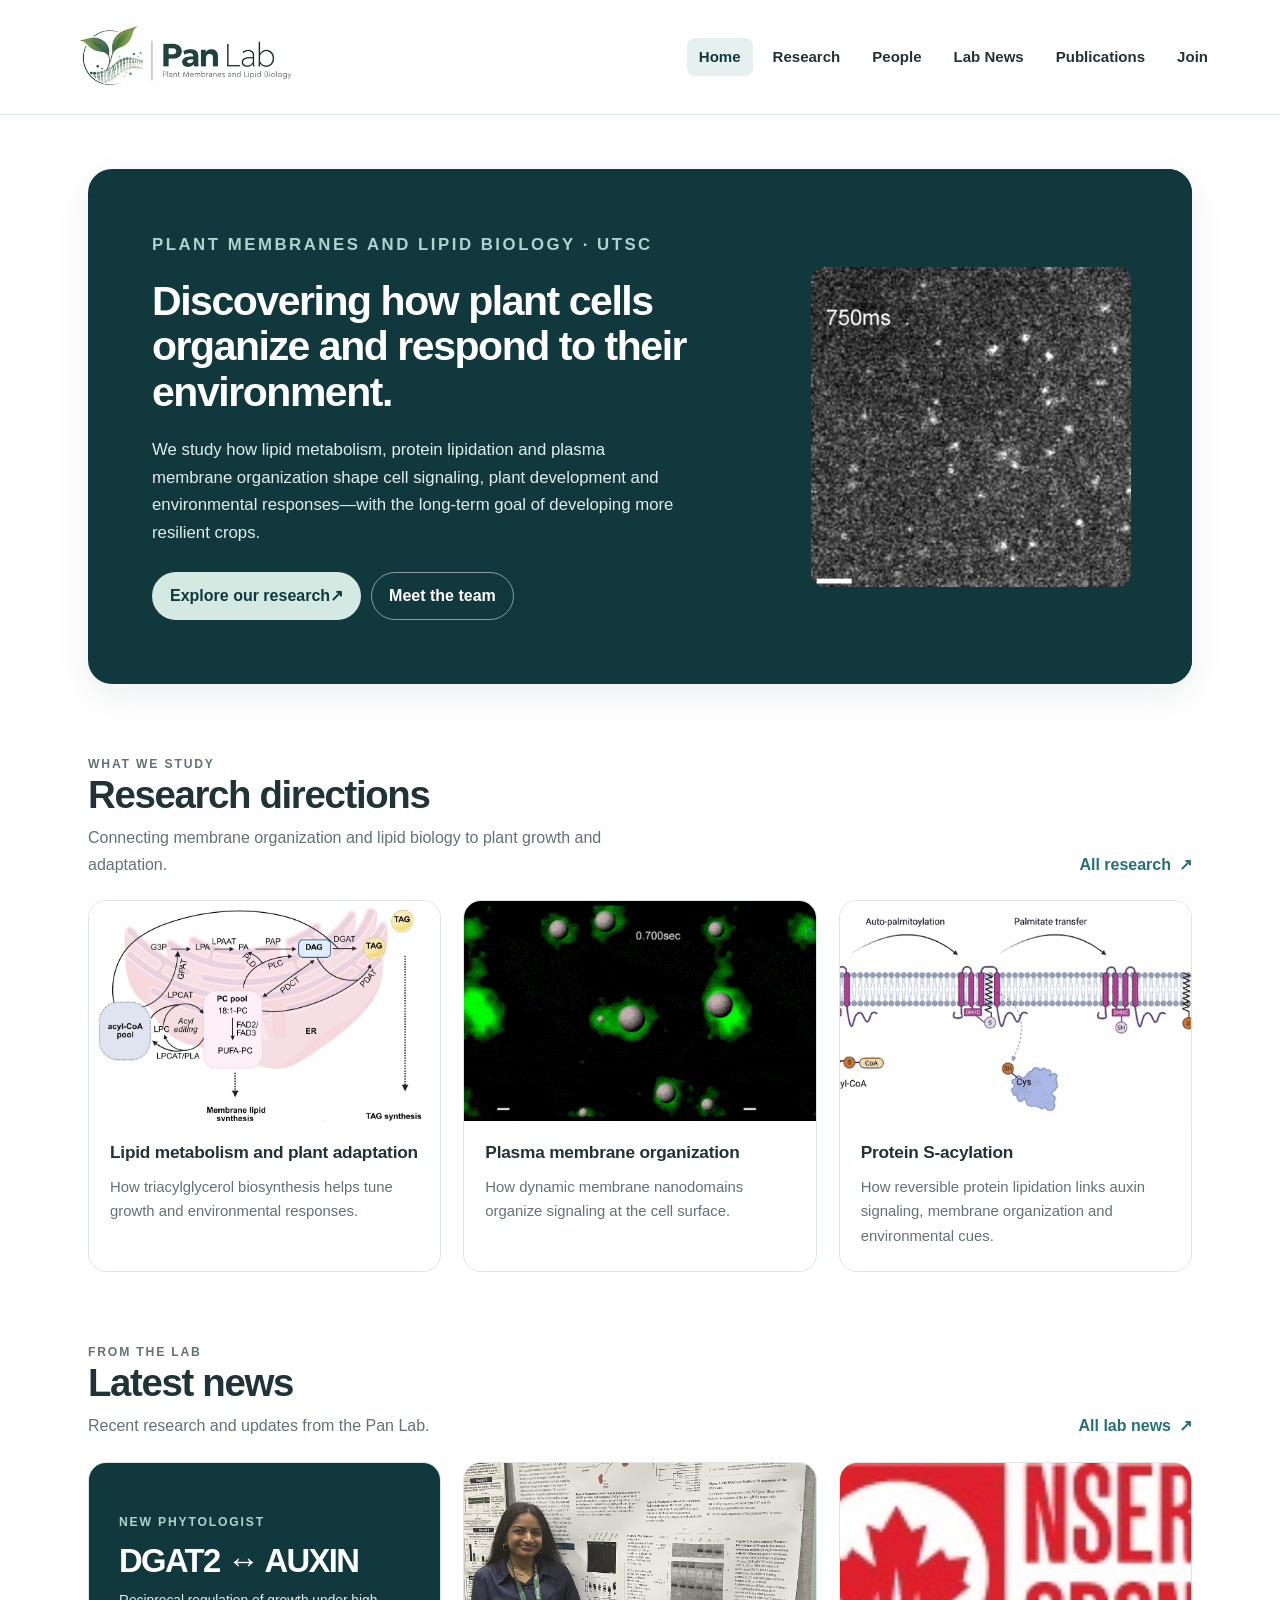
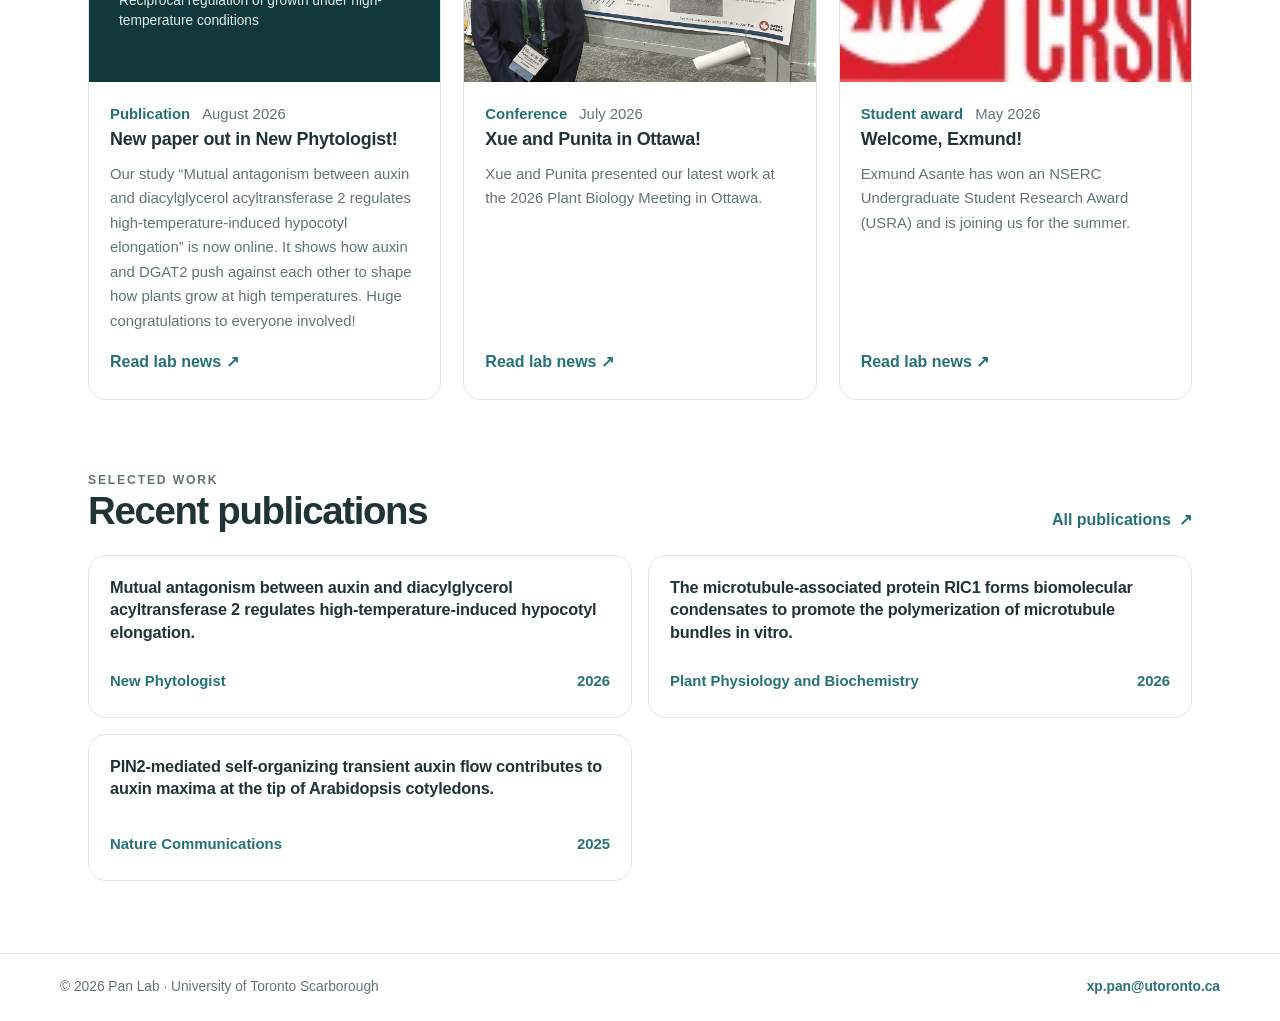
==== commit f2c8d0ec: "Round homepage hero nanodomain GIF corners" ====
--- a/index.html
+++ b/index.html
@@ -12,7 +12,7 @@
       window.history.replaceState(null, "", window.location.pathname);
     }
   </script>
-  <link rel="stylesheet" href="PanLab.css?v=20261020-home-hero-balanced">
+  <link rel="stylesheet" href="PanLab.css?v=20261020-home-hero-rounded-gif">
 </head>
 <body>
 <header class="site-header">
--- a/PanLab.css
+++ b/PanLab.css
@@ -77,6 +77,7 @@
   height: auto;
   max-width: 100%;
   max-height: 320px;
+  border-radius: 14px;
   object-fit: contain;
 }
 .eyebrow {
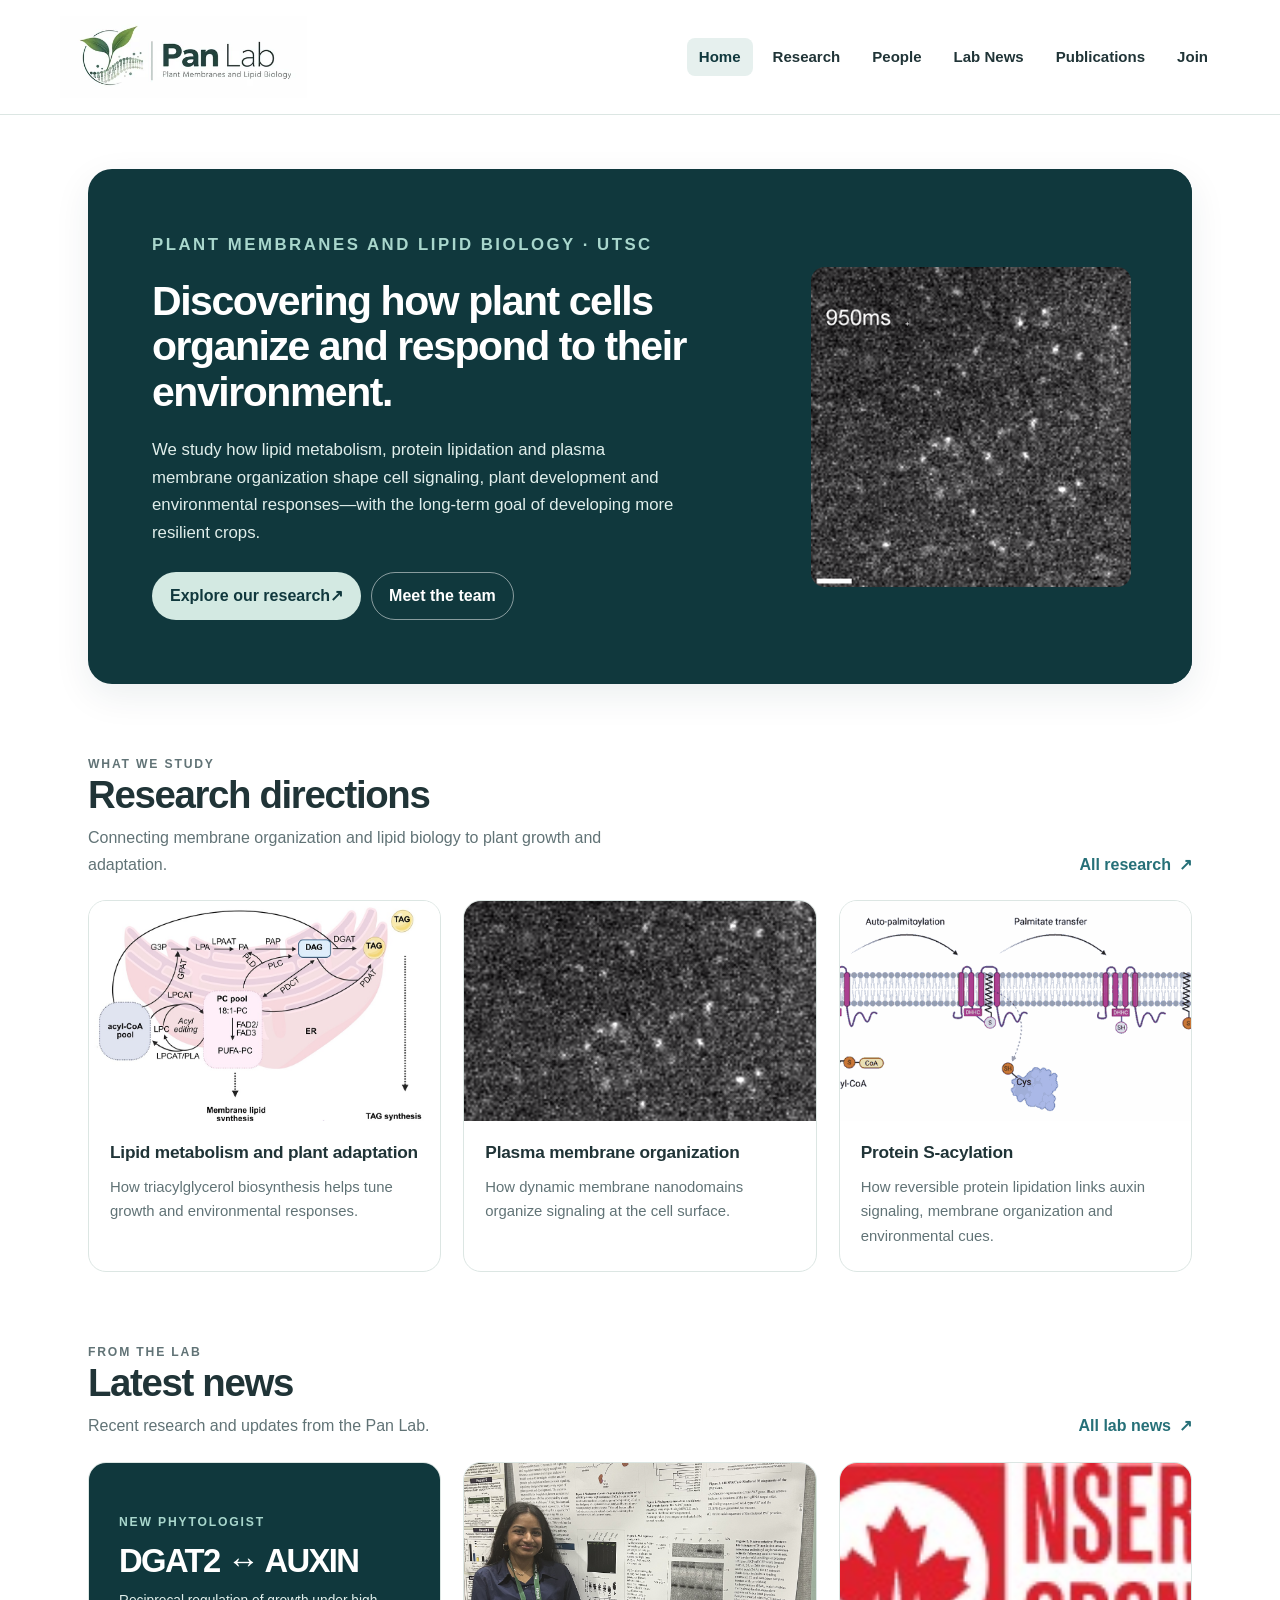
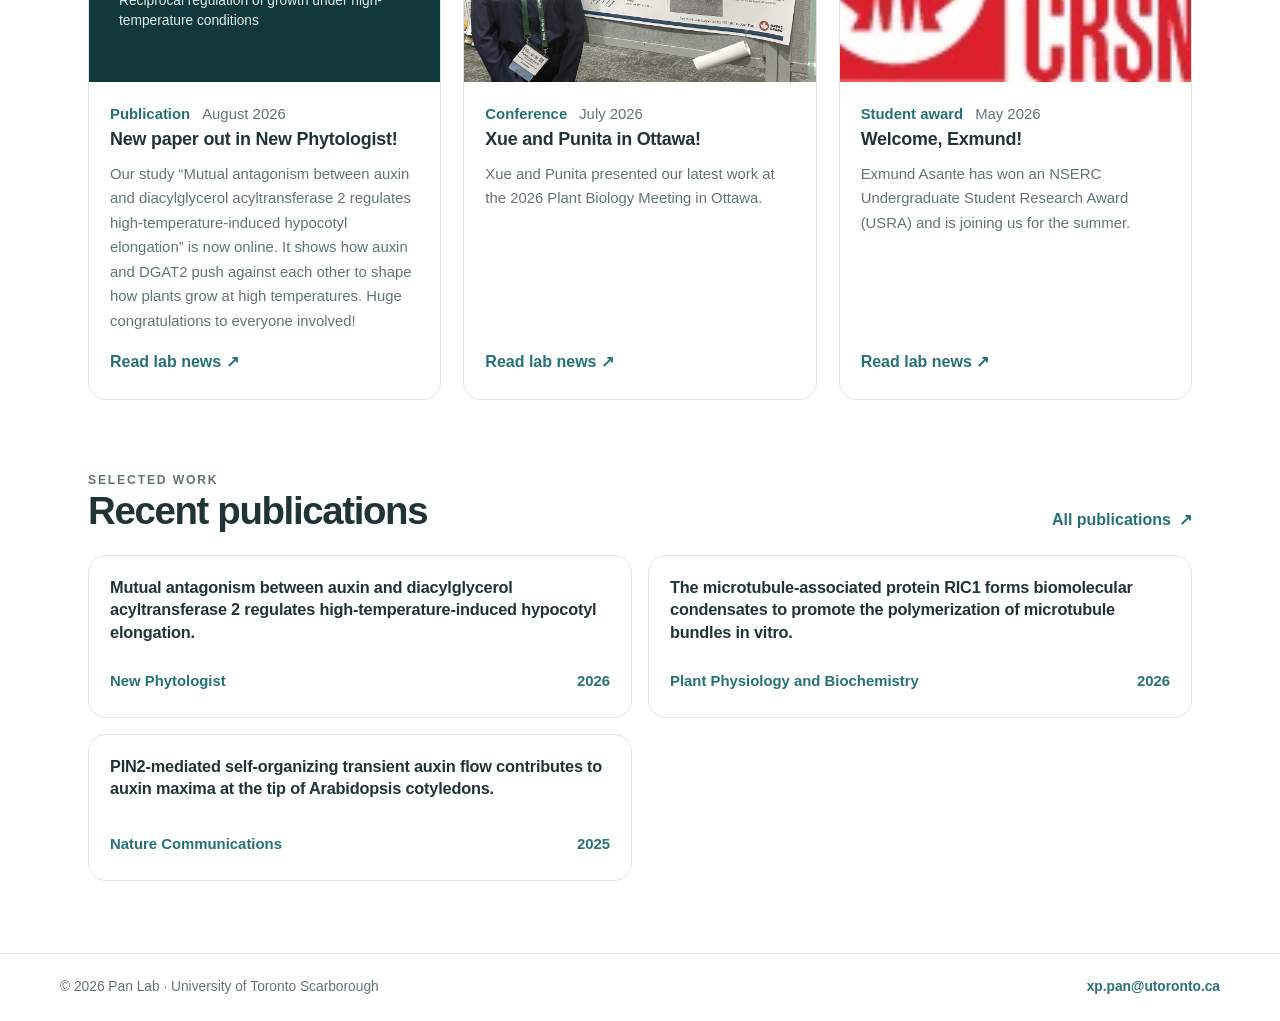
==== commit abecfb99: "Update index.html" ====
--- a/index.html
+++ b/index.html
@@ -46,7 +46,7 @@
     <div class="section-heading"><div><p class="eyebrow">What we study</p><h2>Research directions</h2><p>Connecting membrane organization and lipid biology to plant growth and adaptation.</p></div><a class="text-link" href="Research.html">All research <span aria-hidden="true">↗</span></a></div>
     <div class="focus-grid home-research-grid">
       <article class="focus-card"><a class="card-image" href="Research.html#lipid-metabolism"><img src="images/research/kennedy_pathway.png" alt="Triacylglycerol biosynthesis pathway"></a><div class="card-body"><h3><a href="Research.html#lipid-metabolism">Lipid metabolism and plant adaptation</a></h3><p>How triacylglycerol biosynthesis helps tune growth and environmental responses.</p></div></article>
-      <article class="focus-card"><a class="card-image" href="Research.html#membrane-organization"><img src="images/research/particle_tracking.gif" alt="Membrane nanodomain imaging and particle tracking"></a><div class="card-body"><h3><a href="Research.html#membrane-organization">Plasma membrane organization</a></h3><p>How dynamic membrane nanodomains organize signaling at the cell surface.</p></div></article>
+      <article class="focus-card"><a class="card-image" href="Research.html#membrane-organization"><img src="images/research/nanodomains.gif" alt="Membrane nanodomain imaging and particle tracking"></a><div class="card-body"><h3><a href="Research.html#membrane-organization">Plasma membrane organization</a></h3><p>How dynamic membrane nanodomains organize signaling at the cell surface.</p></div></article>
       <article class="focus-card"><a class="card-image" href="Research.html#protein-s-acylation"><img src="images/research/protein_s_acylation.png" alt="Schematic of protein S-acylation and palmitate transfer"></a><div class="card-body"><h3><a href="Research.html#protein-s-acylation">Protein S-acylation</a></h3><p>How reversible protein lipidation links auxin signaling, membrane organization and environmental cues.</p></div></article>
     </div>
   </section>
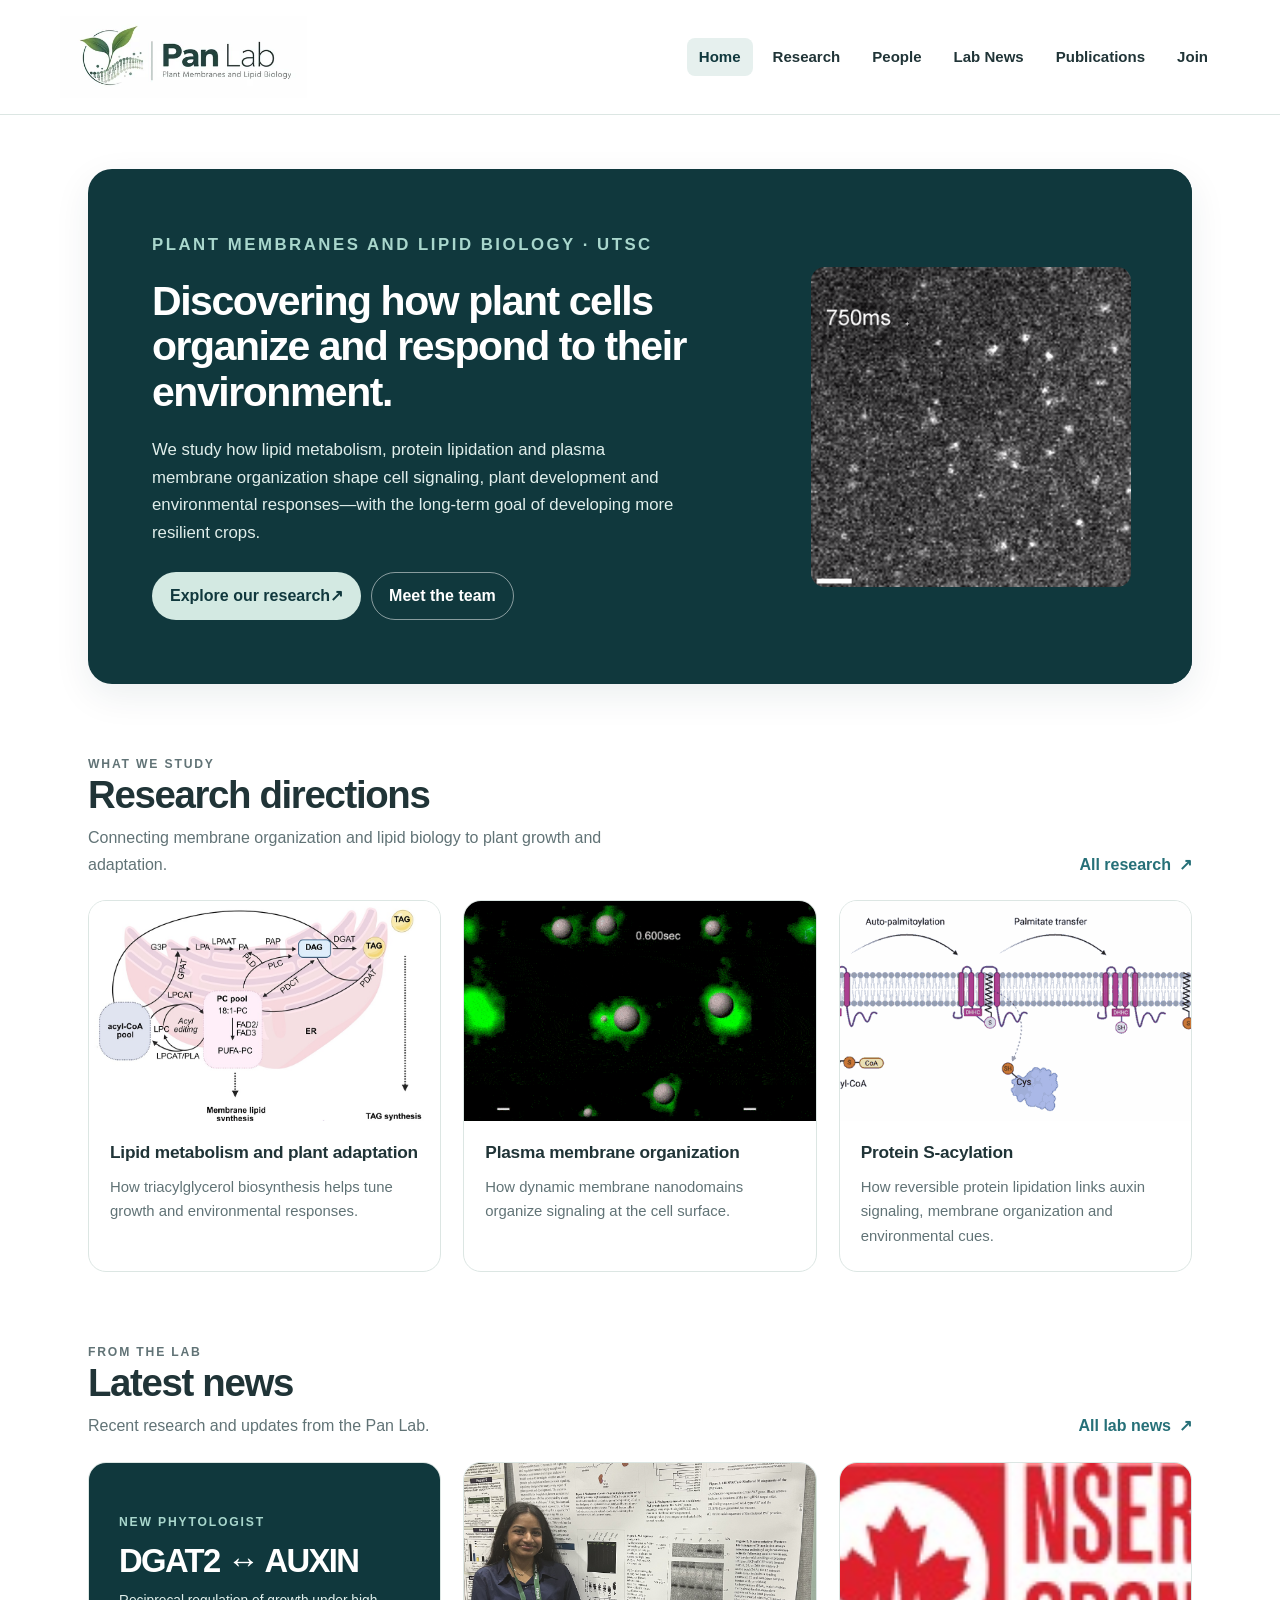
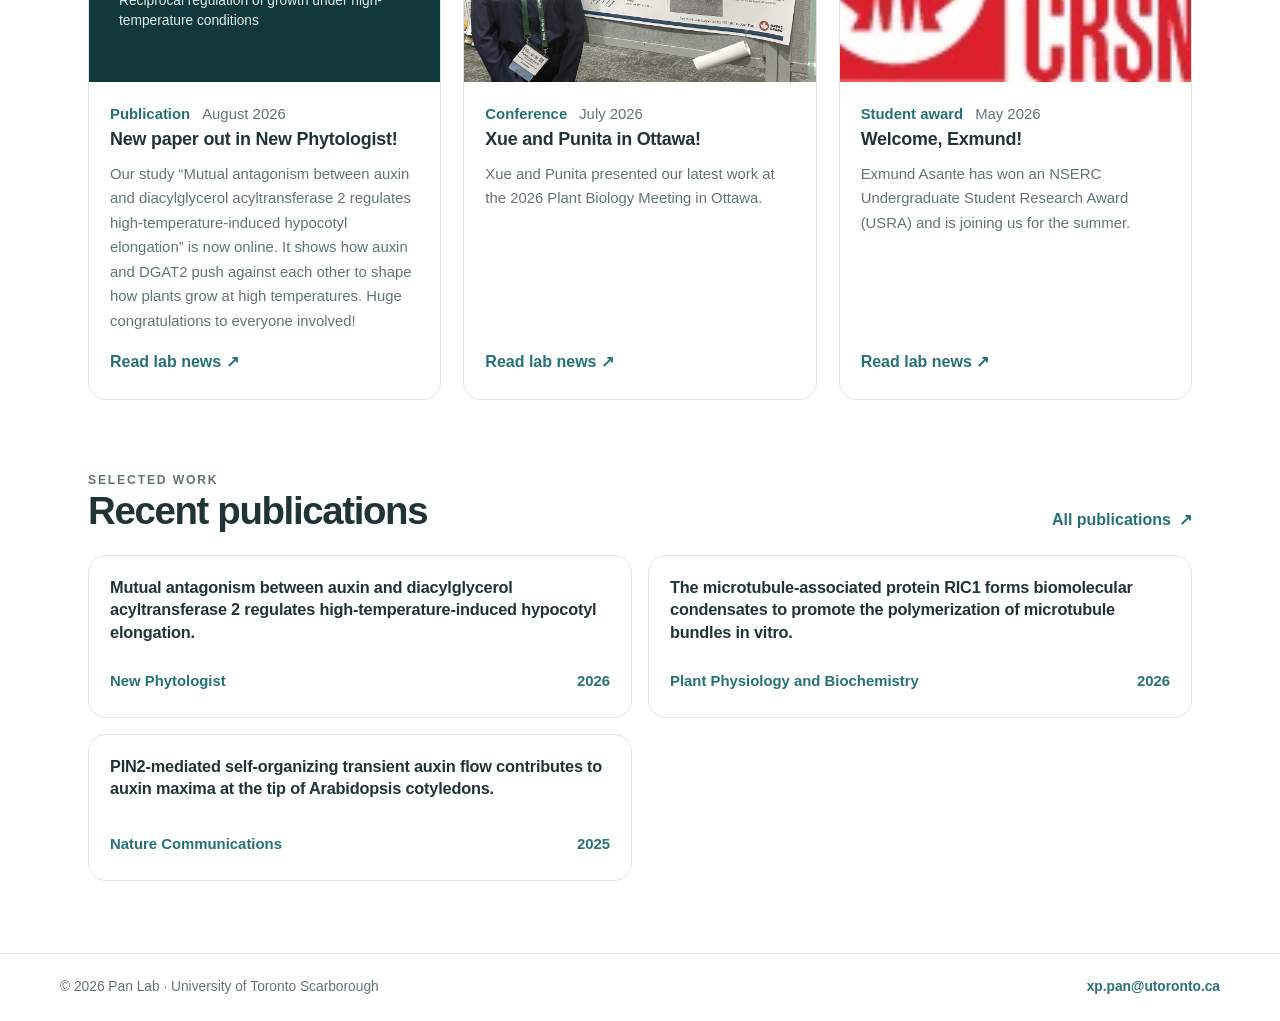
==== commit 179269fb: "Update index.html" ====
--- a/index.html
+++ b/index.html
@@ -46,7 +46,7 @@
     <div class="section-heading"><div><p class="eyebrow">What we study</p><h2>Research directions</h2><p>Connecting membrane organization and lipid biology to plant growth and adaptation.</p></div><a class="text-link" href="Research.html">All research <span aria-hidden="true">↗</span></a></div>
     <div class="focus-grid home-research-grid">
       <article class="focus-card"><a class="card-image" href="Research.html#lipid-metabolism"><img src="images/research/kennedy_pathway.png" alt="Triacylglycerol biosynthesis pathway"></a><div class="card-body"><h3><a href="Research.html#lipid-metabolism">Lipid metabolism and plant adaptation</a></h3><p>How triacylglycerol biosynthesis helps tune growth and environmental responses.</p></div></article>
-      <article class="focus-card"><a class="card-image" href="Research.html#membrane-organization"><img src="images/research/nanodomains.gif" alt="Membrane nanodomain imaging and particle tracking"></a><div class="card-body"><h3><a href="Research.html#membrane-organization">Plasma membrane organization</a></h3><p>How dynamic membrane nanodomains organize signaling at the cell surface.</p></div></article>
+      <article class="focus-card"><a class="card-image" href="Research.html#membrane-organization"><img src="images/research/particle_tracking.gif" alt="Membrane nanodomain imaging and particle tracking"></a><div class="card-body"><h3><a href="Research.html#membrane-organization">Plasma membrane organization</a></h3><p>How dynamic membrane nanodomains organize signaling at the cell surface.</p></div></article>
       <article class="focus-card"><a class="card-image" href="Research.html#protein-s-acylation"><img src="images/research/protein_s_acylation.png" alt="Schematic of protein S-acylation and palmitate transfer"></a><div class="card-body"><h3><a href="Research.html#protein-s-acylation">Protein S-acylation</a></h3><p>How reversible protein lipidation links auxin signaling, membrane organization and environmental cues.</p></div></article>
     </div>
   </section>
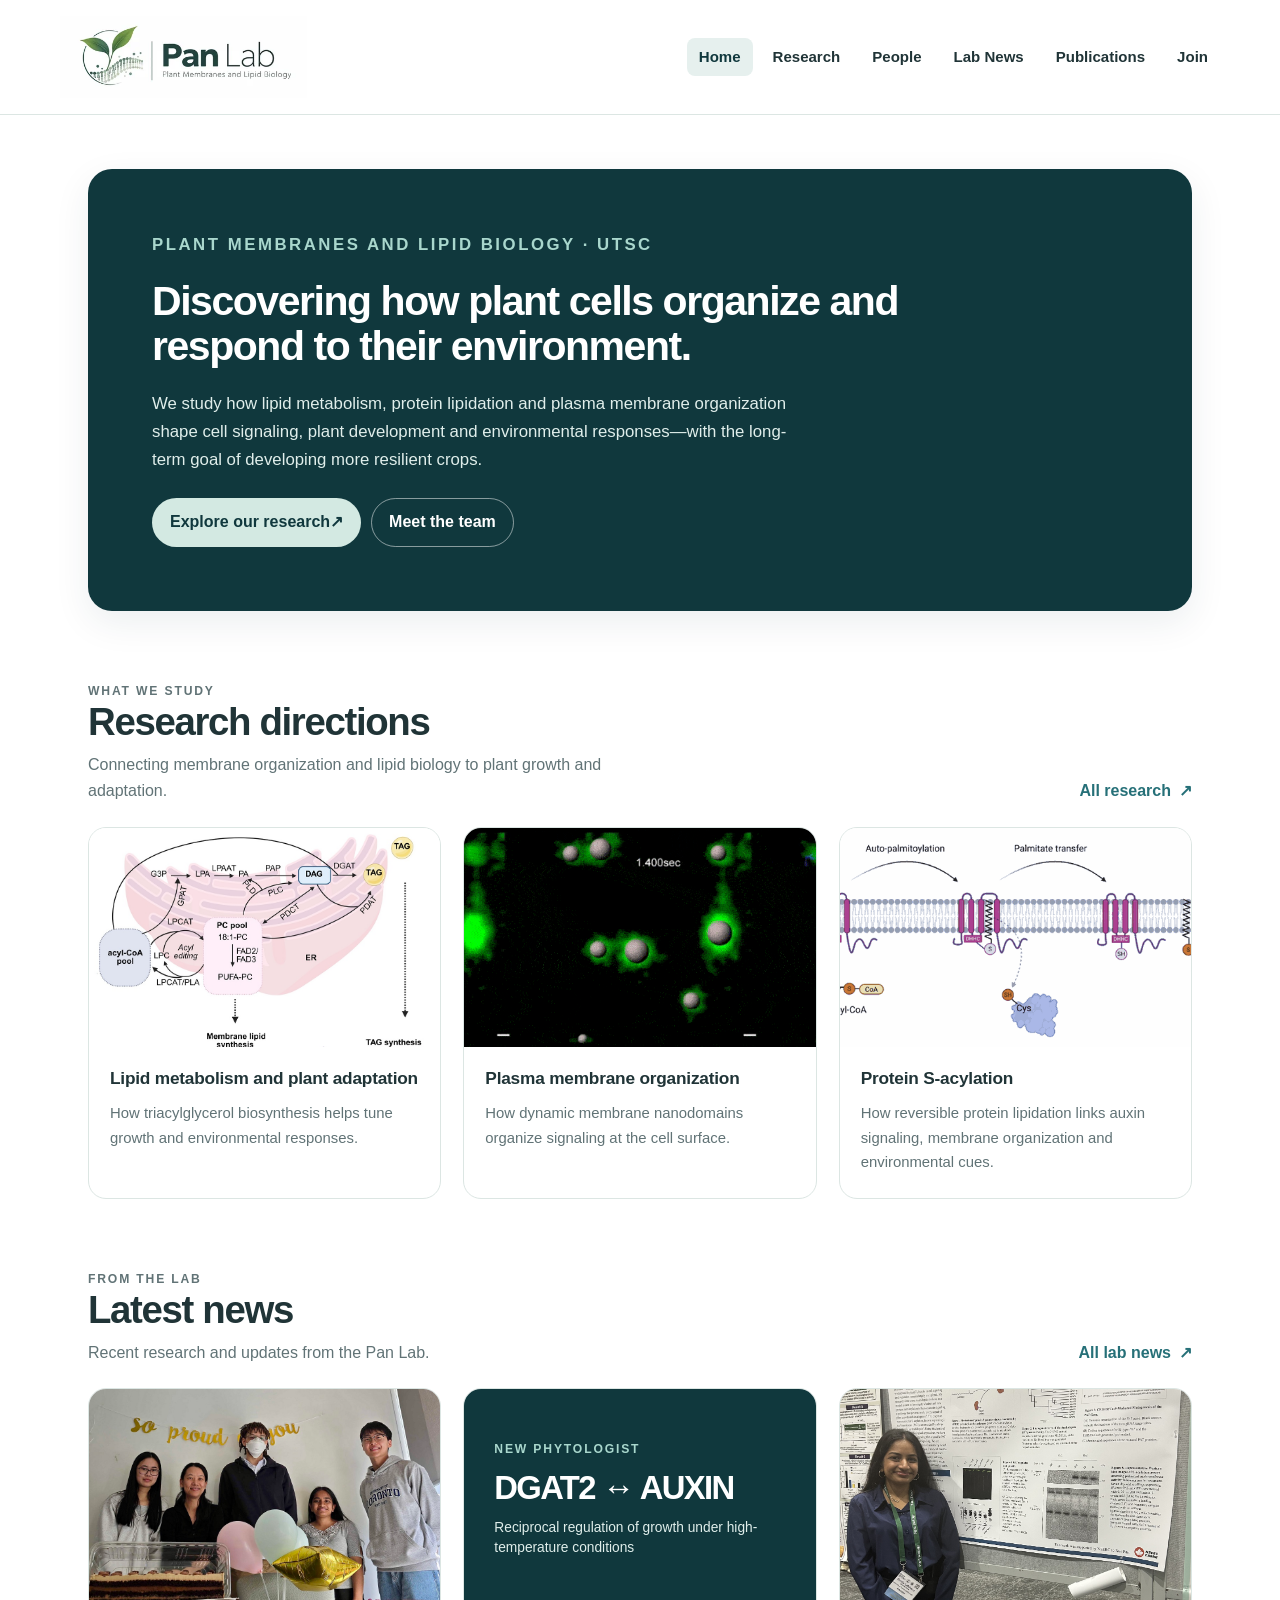
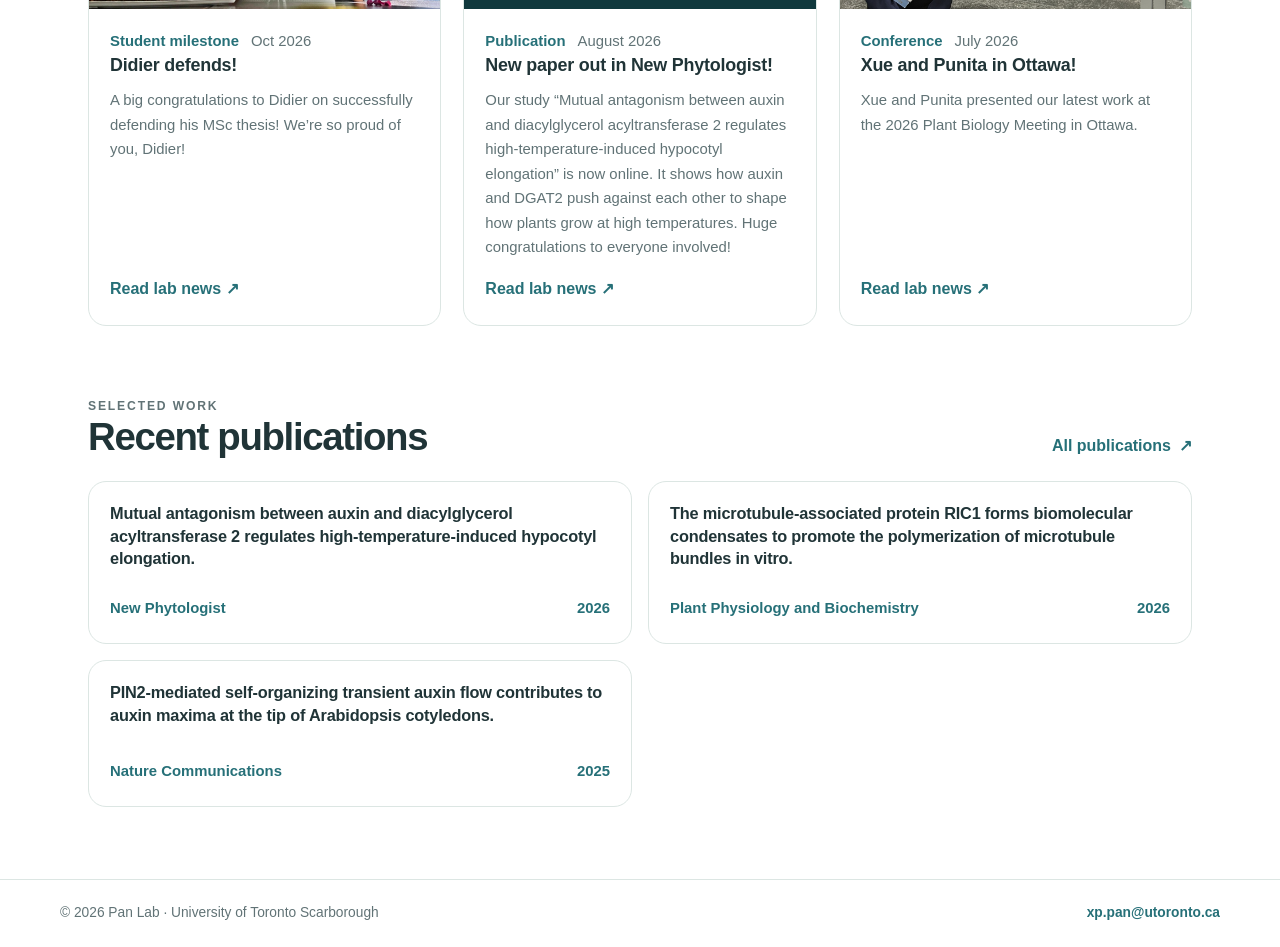
==== commit b31c695b: "Restore original single-column homepage hero" ====
--- a/index.html
+++ b/index.html
@@ -12,7 +12,7 @@
       window.history.replaceState(null, "", window.location.pathname);
     }
   </script>
-  <link rel="stylesheet" href="PanLab.css?v=20261020-home-hero-rounded-gif">
+  <link rel="stylesheet" href="PanLab.css?v=20261020-home-hero-original">
 </head>
 <body>
 <header class="site-header">
@@ -37,9 +37,6 @@
       <h1>Discovering how plant cells organize and respond to their environment.</h1>
       <p>We study how lipid metabolism, protein lipidation and plasma membrane organization shape cell signaling, plant development and environmental responses—with the long-term goal of developing more resilient crops.</p>
       <div class="actions"><a class="button-link" href="Research.html">Explore our research <span aria-hidden="true">↗</span></a><a class="button-link secondary" href="People.html">Meet the team</a></div>
-    </div>
-    <div class="hero-visual">
-      <img src="images/research/nanodomains.gif" alt="Dynamic imaging of plasma membrane nanodomains" fetchpriority="high">
     </div>
   </section>
   <section class="section">
--- a/PanLab.css
+++ b/PanLab.css
@@ -54,7 +54,7 @@
 .page-shell { max-width: var(--max-width); margin: 0 auto; padding: 54px 28px 72px; }
 .hero {
   display: grid;
-  grid-template-columns: minmax(0, 3fr) minmax(0, 2fr);
+  grid-template-columns: 1fr;
   min-height: 400px;
   overflow: hidden;
   border-radius: 24px;
@@ -63,23 +63,6 @@
   box-shadow: var(--shadow);
 }
 .hero-copy { align-self: center; padding: clamp(30px, 5vw, 64px); }
-.hero-visual {
-  display: flex;
-  min-width: 0;
-  align-items: center;
-  justify-content: center;
-  padding: clamp(20px, 3vw, 36px);
-  background: var(--teal-950);
-}
-.hero-visual img {
-  display: block;
-  width: auto;
-  height: auto;
-  max-width: 100%;
-  max-height: 320px;
-  border-radius: 14px;
-  object-fit: contain;
-}
 .eyebrow {
   margin: 0 0 12px;
   color: var(--teal-700);
@@ -224,9 +207,6 @@
   .brand { flex: 0 0 auto; }
   .brand img, .brand svg { max-height: 48px; max-width: 260px; }
   .topnav { justify-content: flex-start; }
-  .hero { grid-template-columns: 1fr; }
-  .hero-visual { min-height: 0; aspect-ratio: 16 / 9; padding: 18px; }
-  .hero-visual img { min-height: 0; max-height: 260px; }
   .focus-grid, .publication-grid, .news-grid { grid-template-columns: repeat(2, minmax(0,1fr)); }
 }
 @media (max-width: 600px) {
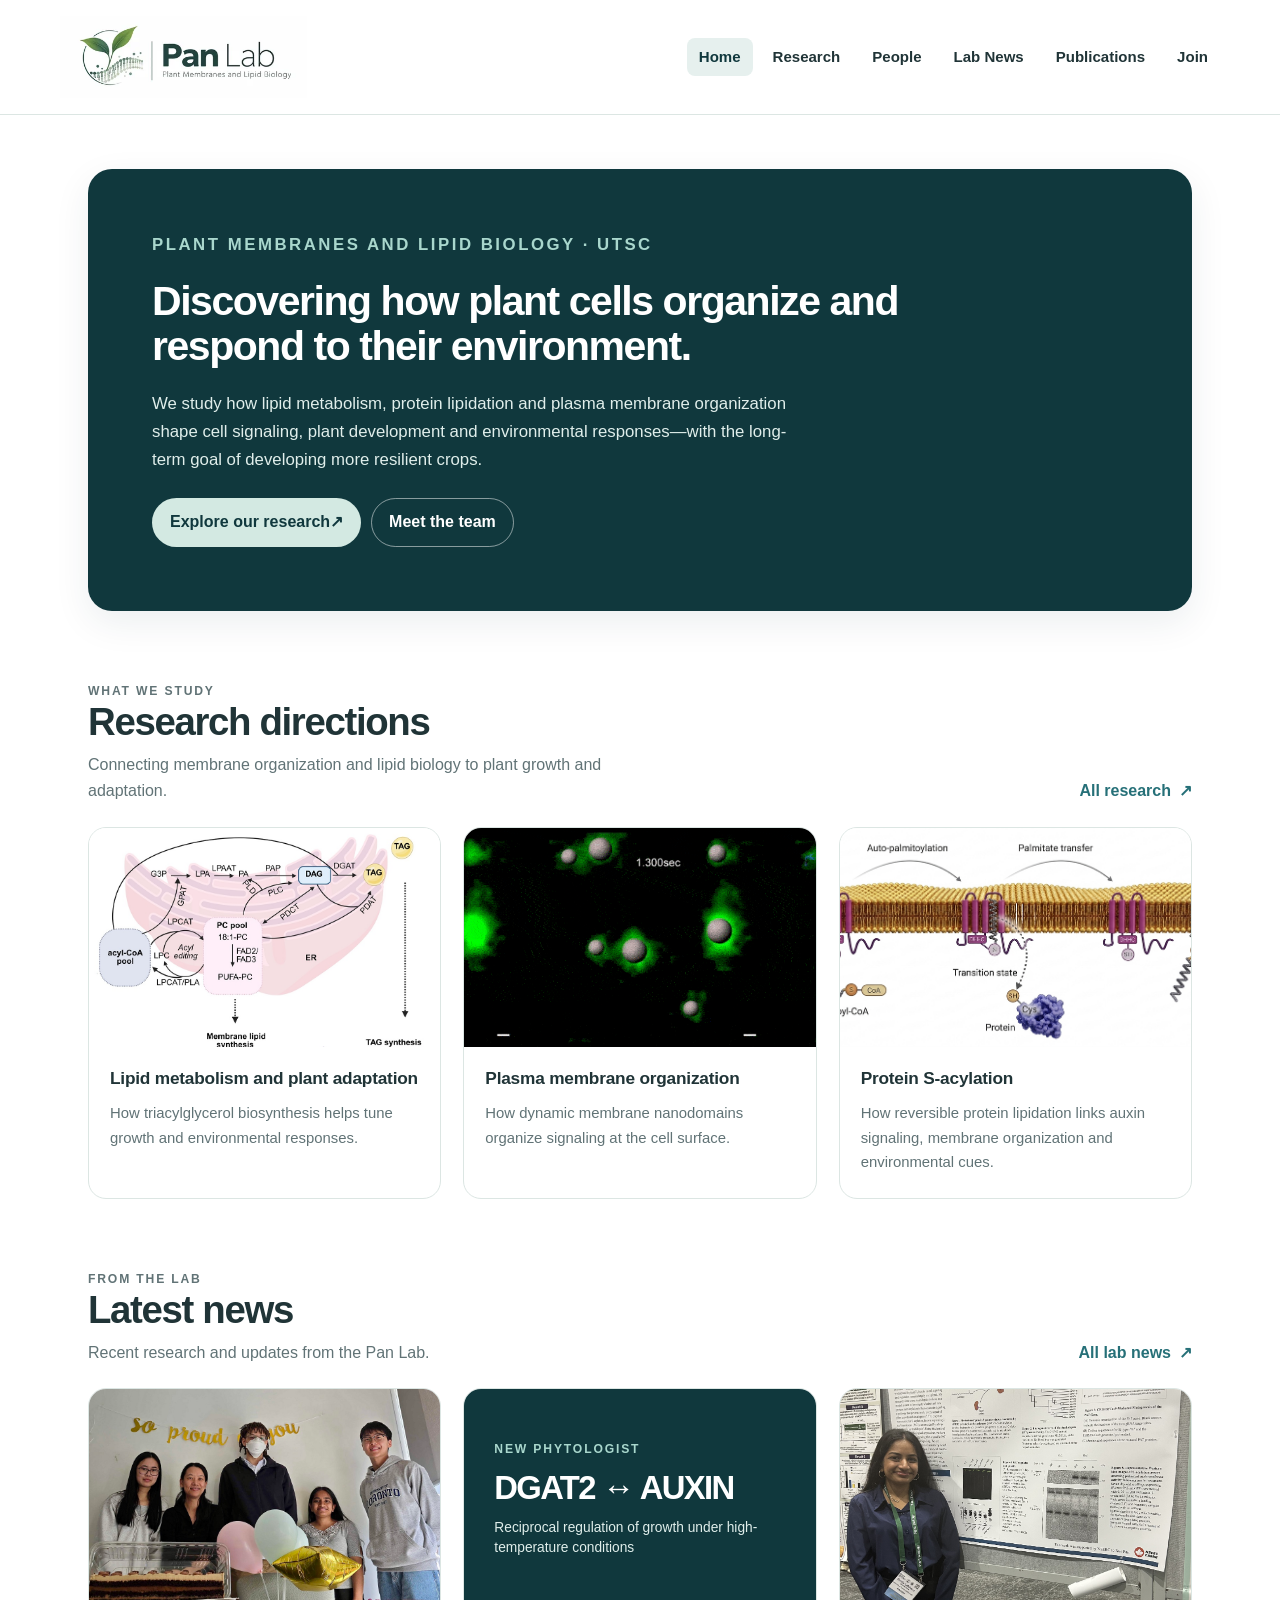
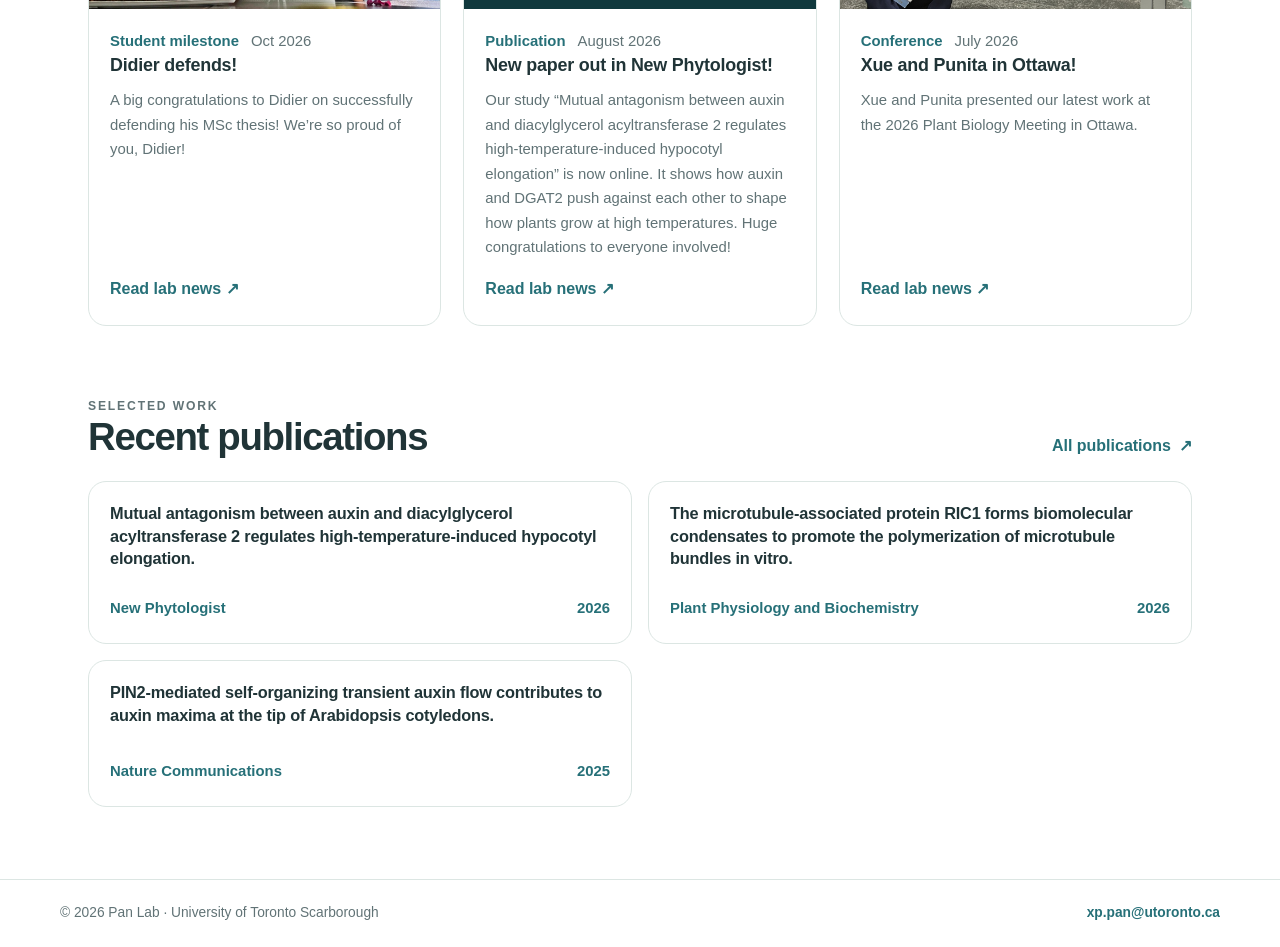
==== commit b312b6be: "Install Cloudflare Web Analytics on all site pages" ====
--- a/index.html
+++ b/index.html
@@ -13,6 +13,9 @@
     }
   </script>
   <link rel="stylesheet" href="PanLab.css?v=20261020-home-hero-original">
+  <!-- Cloudflare Web Analytics -->
+  <script type='module' src='https://static.cloudflareinsights.com/beacon.min.js' data-cf-beacon='{"token": "8f5326fe9d714124ade3e3eb37464fdb"}'></script>
+  <!-- End Cloudflare Web Analytics -->
 </head>
 <body>
 <header class="site-header">
